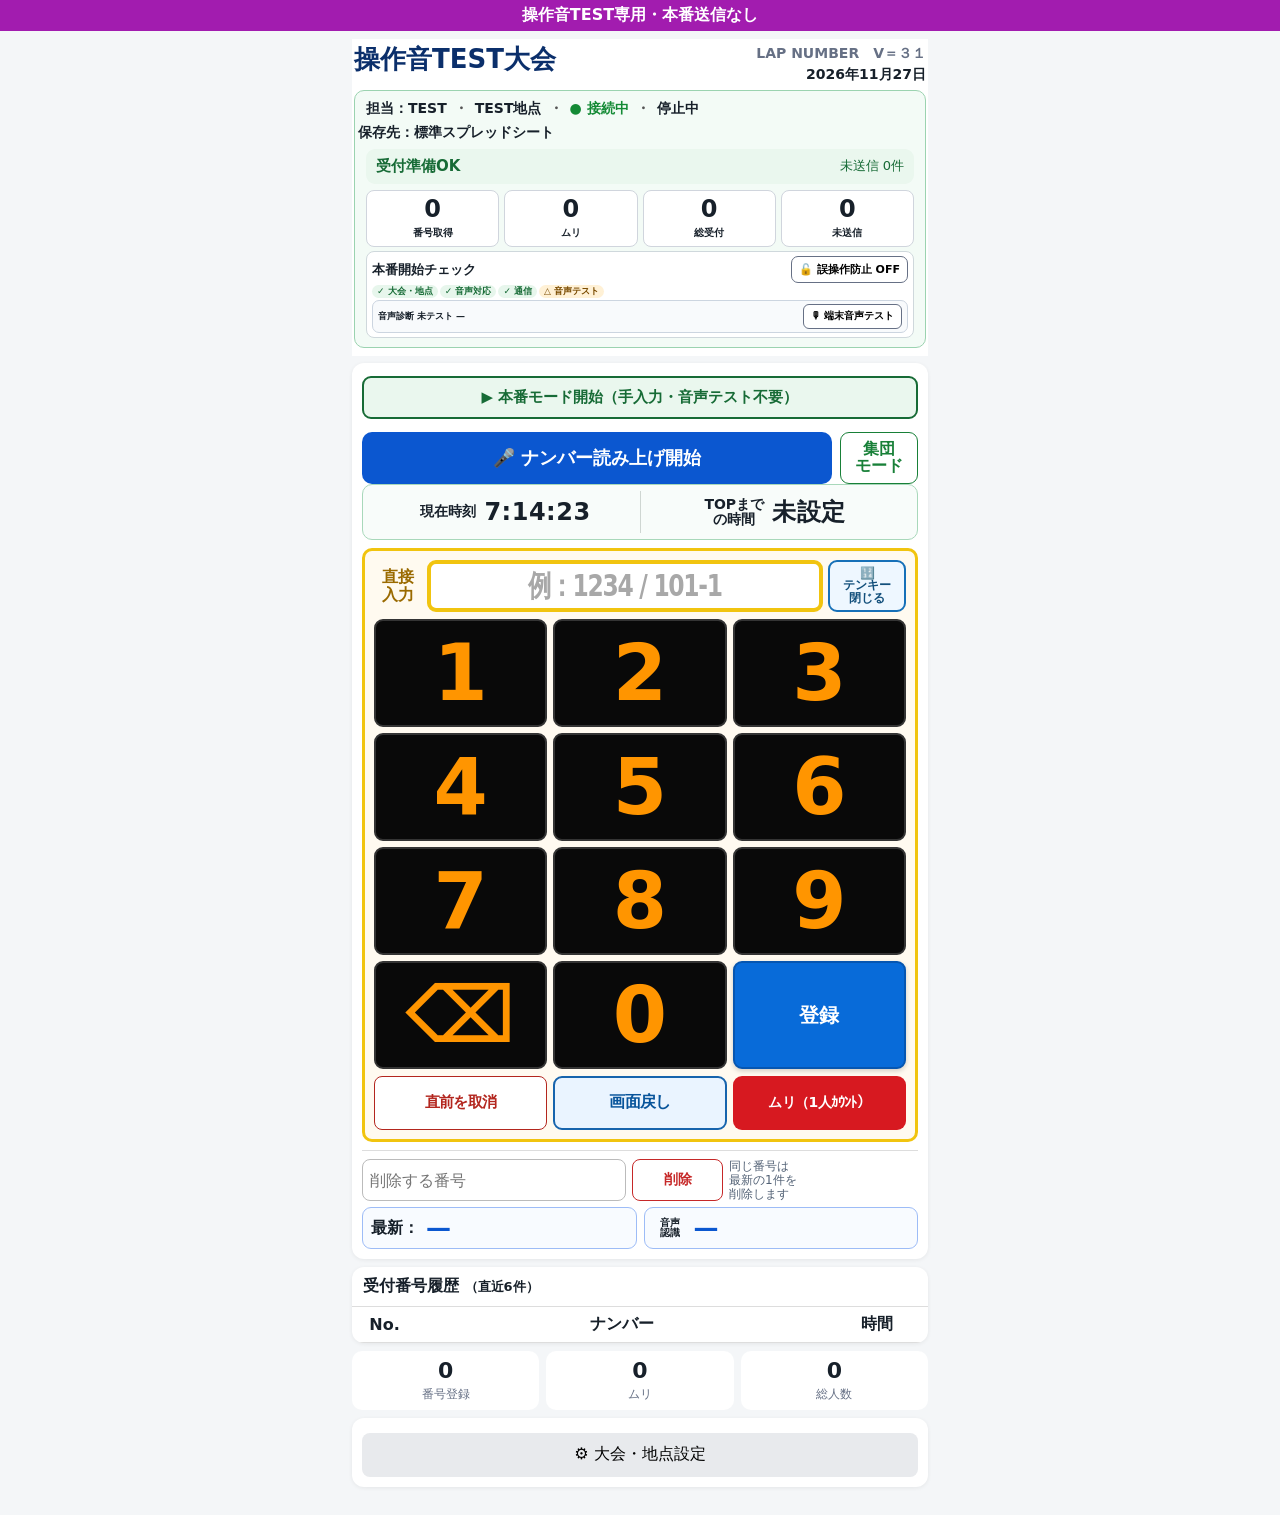
==== lap_number_sound_test_20261127/index.html @ 10a075db "Add isolated keypad sound test with persistent sound toggle" ====
<!doctype html>
<html lang="ja"><head><meta http-equiv="Content-Security-Policy" content="default-src 'none'; script-src 'unsafe-inline'; style-src 'unsafe-inline'; img-src data:; connect-src 'none'; form-action 'none'; base-uri 'none'"><meta charset="utf-8"><meta name="viewport" content="width=device-width,initial-scale=1,viewport-fit=cover"><meta name="theme-color" content="#0b57d0"><style>*{box-sizing:border-box}body{margin:0;font-family:system-ui,-apple-system,"Noto Sans JP",sans-serif;background:#f4f6f8;color:#17202a}button,input,select{font:inherit}.wrap{max-width:600px;margin:auto;padding:8px 12px 20px}.appHeader{background:#fff;color:#17202a;padding:6px 2px 8px;margin-bottom:7px}.titleRow{display:flex;align-items:flex-start;justify-content:space-between;gap:10px}.eventTitle{font-size:26px;font-weight:900;color:#0b2f6b;line-height:1.15;min-width:0}.eventDate{font-size:14px;font-weight:800;white-space:nowrap;padding-top:0;display:flex;flex-direction:column;align-items:flex-end;line-height:1.15}.eventDate::before{content:"V＝２９";font-size:inherit;font-weight:800;margin-bottom:5px;color:#667085}.infoBox{margin-top:8px;padding:9px 11px;border:1px solid #9bd3b0;border-radius:10px;background:#f3fbf6}.infoRow{display:flex;align-items:center;gap:7px;flex-wrap:wrap;font-size:14px;font-weight:700}.dotSep{color:#555}.connected{color:#138a35;font-weight:900}.offline{color:#b3261e;font-weight:900}.status{font-weight:800}.voiceActiveStatus{color:#d71920!important;font-weight:900}.destination{width:calc(100% + 16px);margin-left:-8px;margin-right:-8px;font-size:14px;font-weight:600;overflow-wrap:anywhere;word-break:break-all;margin-top:6px;line-height:1.25}.panel,.history,.settings{background:#fff;border-radius:12px;padding:10px;margin-bottom:8px;box-shadow:0 1px 4px #0001}.mainPanel{padding-top:8px}.timeBar{display:grid;grid-template-columns:1fr 1fr;align-items:stretch;border:1px solid #a8d8ba;border-radius:10px;background:#f8fcfa;padding:6px 8px;margin-bottom:8px;min-height:56px}.timeItem{display:flex;align-items:center;justify-content:center;gap:8px;min-width:0;white-space:nowrap}.timeItemTop{border-left:1px solid #cfd6d2}.timeItem span{font-size:14px;font-weight:800}.timeItem .topTimeLabel{display:inline-block;text-align:center;line-height:1.05;white-space:normal}.timeItem b{font-size:24px;letter-spacing:.5px}.countdownBefore{color:#d71920!important}.timeDivider{display:none}.voice{width:100%;height:52px;border:0;border-radius:10px;background:#0b57d0;color:#fff;font-size:18px;font-weight:800}.voice.on{background:#188038}.voiceHint{margin:4px 0 7px}.hint,.small{font-size:12px;color:#667085;margin:5px 0}.manual{margin-top:6px}.manual label{display:block;font-size:16px;font-weight:800;margin-bottom:5px}.inputModeRow{display:grid;grid-template-columns:minmax(0,1fr) 78px;gap:8px}.manual input{width:100%;height:52px;border:2px solid #c7cdd4;border-radius:9px;padding:7px 10px;font-size:28px;font-weight:400;text-align:center}.manModeBtn{height:52px;border:1.5px solid #e56b2f;border-radius:9px;background:#fff;color:#c64b14;font-weight:900;display:flex;flex-direction:column;align-items:center;justify-content:center;line-height:1.05;font-size:16px}.manModeHint{margin-left:2px}.registerMuriRow{display:grid;grid-template-columns:1fr 1fr;gap:8px;margin-top:7px}.register,.muri{width:100%;height:52px;margin:0;border:0;border-radius:9px;color:#fff;font-weight:900;font-size:18px}.register{background:#0b57d0}.muri{background:#d71920}.deleteBlock{margin-top:8px;padding-top:8px;border-top:1px solid #ddd}.deleteRow{display:grid;grid-template-columns:minmax(0,1fr) auto auto;align-items:center;gap:7px;width:100%}.deleteRow input{min-width:0;width:100%;height:42px;padding:6px 9px;border:1px solid #bbb;border-radius:8px}.deleteRow button{height:42px;padding:8px 13px;border:1px solid #c62828;border-radius:8px;background:#fff;color:#c62828;font-weight:800;white-space:nowrap}.deleteLabel{font-size:13px;font-weight:800;white-space:nowrap}.latestCompact{display:grid;grid-template-columns:1fr 1fr;gap:8px;margin-top:8px}.latestCell{min-height:52px;border:1px solid #9dbcf7;border-radius:9px;background:#f8fbff;padding:8px 10px;font-weight:800;display:flex;align-items:center;gap:7px;overflow:hidden;white-space:nowrap}.latestMain{font-size:19px}.latestMain b{color:#0b57d0;font-size:28px;line-height:1}.latestSub{font-size:11px}.rawSpeech{font-size:14px}.rawSpeech .rawLabel{font-size:12px;flex:0 0 auto;display:flex;flex-direction:column;line-height:1.05;text-align:center;min-width:34px}.rawSpeech b{color:#0b57d0;font-size:28px;line-height:1;overflow:hidden;text-overflow:ellipsis;min-width:0;flex:1}.cancelLast{width:100%;margin-top:7px;padding:9px;border:1px solid #b3261e;border-radius:8px;background:#fff;color:#b3261e;font-weight:700}.history{padding:0;overflow:hidden}.historyTitle{padding:9px 11px;font-size:16px;font-weight:900;border-bottom:1px solid #ddd}.historyTitle span{font-size:13px}.historyHeader,.history .row{display:grid;grid-template-columns:55px 1fr 92px;align-items:center;text-align:center}.historyHeader{font-weight:800;padding:7px 5px;border-bottom:1px solid #ddd}.history .row{padding:6px 5px;border-bottom:1px solid #e6e6e6;font-size:17px;font-weight:700;min-height:40px}.history .row:last-child{border-bottom:0}.numberCell{position:relative;display:flex;align-items:center;justify-content:center;min-width:0}.historyNumber{display:inline-block;text-align:center;font-size:22px;line-height:1.1}.historyTag{position:absolute;left:calc(50% + 42px);font-size:12px;font-weight:900;white-space:nowrap}.duplicateTag,.invalidTag{color:#d32f2f}.relayTag{color:#0b57d0}.stats{display:grid;grid-template-columns:repeat(3,1fr);gap:7px;margin-bottom:8px}.stats div{background:#fff;border-radius:10px;text-align:center;padding:7px}.stats b{display:block;font-size:22px}.stats span{font-size:12px;color:#667085}.settings button{width:100%;height:44px;margin-top:5px;border:0;border-radius:8px;background:#e8eaed}.modal{position:fixed;inset:0;z-index:99999;background:#0007;display:flex;align-items:center;justify-content:center;padding:14px}.modal[hidden]{display:none!important}.dialog{background:#fff;border-radius:14px;padding:18px;width:min(560px,100%);max-height:90vh;overflow:auto}.dialog h2{margin-top:0;display:flex;align-items:center;width:100%}.dialog h2::after{content:"V＝２９";font-size:14px;font-weight:800;color:#667085;white-space:nowrap;margin-left:auto}.dialog label{display:block;font-weight:700;margin:10px 0}.dialog input,.dialog select{width:100%;height:46px;margin-top:5px;padding:5px 8px;border:1px solid #bbb;border-radius:8px}.dialogBtns{display:flex;gap:8px}.dialogBtns button{flex:1;height:48px;border:0;border-radius:8px;background:#0b57d0;color:#fff;font-weight:700}.dialogBtns button+button{background:#777}.testBtn{width:100%;margin-top:8px;padding:11px;border:1px solid #0b57d0;border-radius:10px;background:#fff;color:#0b57d0;font-weight:700}.clearActions{display:grid;grid-template-columns:1fr 1fr;gap:8px;margin-top:14px}.clearBtn{width:100%;padding:12px;border-radius:10px;font-weight:800}.appClearBtn{border:1px solid #6b7280;background:#fff;color:#374151}.sheetClearBtn{border:1px solid #c62828;background:#fff;color:#c62828}.sheetClearBtn:disabled{opacity:.55}.clearActions+.small{margin-top:6px}.eventProfileBox{border:1px solid #aac7f5;background:#f8fbff;border-radius:11px;padding:11px;margin:4px 0 14px}.profileTitle{font-size:17px;font-weight:900;color:#0b2f6b;margin-bottom:5px}.profileYearRow{display:grid;grid-template-columns:110px 1fr;gap:10px;align-items:end}.profileYearRow label{margin:5px 0}.profileHint{font-size:11px;color:#667085;line-height:1.35;padding-bottom:8px}.profileBtns{display:grid;grid-template-columns:1.25fr .8fr .65fr;gap:6px}.profileBtns button,.profileShareBtns button,.profileCopyRow button{min-height:42px;border:1px solid #0b57d0;border-radius:8px;background:#fff;color:#0b57d0;font-weight:800;padding:7px}.profileBtns button:first-child{background:#0b57d0;color:#fff}.profileBtns button:last-child{border-color:#b3261e;color:#b3261e}.profileCopyRow{display:grid;grid-template-columns:120px 1fr;gap:8px;align-items:end;margin-top:10px;padding-top:10px;border-top:1px solid #d7e3f7}.profileCopyRow label{margin:0}.profileShareBtns{display:grid;grid-template-columns:1fr 1fr;gap:7px;margin-top:9px}.qrShareBox{margin-top:9px;padding:10px;background:#fff;border:1px solid #d7e3f7;border-radius:9px;text-align:center}.qrShareBox[hidden]{display:none!important}#qrCode{display:flex;justify-content:center;margin-bottom:7px}#qrCode img,#qrCode canvas{max-width:220px;width:100%;height:auto!important}
@media(max-width:430px){.wrap{padding:6px 8px 16px}.eventTitle{font-size:23px}.eventDate{font-size:12px}.infoRow,.destination{font-size:12px}.destination{width:calc(100% + 18px);margin-left:-9px;margin-right:-9px}.timeBar{min-height:50px;padding:4px 5px}.timeItem{gap:6px}.timeItem span{font-size:12px}.timeItem b{font-size:22px}.voice{height:48px}.manual input{font-size:25px;font-weight:400}.deleteRow{grid-template-columns:minmax(0,1fr) auto auto;gap:5px}.deleteRow button{padding:7px 10px}.deleteLabel{font-size:11px}.latestCell{padding:7px 8px}.latestMain{font-size:17px}.latestMain b{font-size:25px}.rawSpeech .rawLabel{font-size:10px;min-width:30px}.rawSpeech b{font-size:25px}.history .row{font-size:16px;min-height:38px}.historyNumber{font-size:21px}.historyTag{left:calc(50% + 38px);font-size:11px}.clearActions{gap:6px}.clearBtn{font-size:14px;padding:11px 6px}.profileYearRow{grid-template-columns:90px 1fr}.profileBtns{grid-template-columns:1.15fr .75fr .6fr}.profileBtns button,.profileShareBtns button,.profileCopyRow button{font-size:12px;padding:6px 4px}.profileCopyRow{grid-template-columns:105px 1fr}.dialog h2::after{font-size:12px}}
/* V31 gold direct-input frame */
.manual{border-color:#f1c40f!important;background:#fffaf0!important}.manual label{color:#9a6a00!important}.manual #numberInput{border:4px solid #f1c40f!important;box-shadow:none!important}.manual #numberInput:focus{border-color:#f1c40f!important;outline:2px solid rgba(241,196,15,.25)!important;outline-offset:1px;box-shadow:none!important}

/* V31 compact green group-mode button + maximum manual number size */
.v31VoicePackGrid{grid-template-columns:minmax(0,1fr) 78px!important;gap:8px!important}
.v31VoicePackGrid .v31PackBtn{width:78px!important;height:52px!important;min-height:52px!important;padding:4px!important;border:1.5px solid #188038!important;border-radius:9px!important;background:#fff!important;color:#188038!important;font-size:16px!important;line-height:1.05!important;font-weight:900!important;display:flex!important;flex-direction:column!important;align-items:center!important;justify-content:center!important}
.v31VoicePackGrid .v31PackBtn.on{background:#188038!important;color:#fff!important;border-color:#188038!important}
.manual #numberInput{font-size:clamp(38px,11vw,44px)!important;line-height:44px!important;height:52px!important;min-height:52px!important;padding:0 4px!important;box-sizing:border-box!important}
.manual #numberInput::placeholder{font-size:24px!important;line-height:44px!important;font-weight:800!important;color:#9b9b9b!important;opacity:1!important}

/* V31 same-row cancel + number delete */
.deleteActionRow{display:grid;grid-template-columns:minmax(105px,1.05fr) minmax(0,1fr) 56px;align-items:center;gap:5px;width:100%}
.deleteActionRow .cancelLast{width:100%;height:42px;margin:0!important;padding:5px 4px!important;border:1px solid #b3261e;border-radius:8px;background:#fff;color:#b3261e;font-size:13px;font-weight:900;white-space:nowrap}
.deleteActionRow input{min-width:0;width:100%;height:42px;padding:5px 7px;border:1px solid #bbb;border-radius:8px;font-size:16px}
.deleteActionRow #deleteNumberBtn{width:56px;height:42px;padding:5px 4px;border:1px solid #c62828;border-radius:8px;background:#fff;color:#c62828;font-size:14px;font-weight:900;white-space:nowrap}
.deleteHint{font-size:10px!important;line-height:1.25!important;margin:4px 0 0!important}

/* V31 guaranteed vertical centering for the direct-input example text */
.numberInputWrap{position:relative;min-width:0;height:52px}
.numberInputWrap #numberInput{width:100%!important;height:52px!important;min-height:52px!important;padding:0 4px!important;line-height:1!important;text-align:center!important;box-sizing:border-box!important}
.numberInputPlaceholder{position:absolute;inset:0;display:flex;align-items:center;justify-content:center;pointer-events:none;font-size:24px;font-weight:700;color:#a8a8a8;line-height:1;white-space:nowrap}
.numberInputWrap #numberInput:not(:placeholder-shown)+.numberInputPlaceholder{display:none}
.numberInputWrap #numberInput::placeholder{color:transparent!important;opacity:0!important}
</style><title>LAP NUMBER V31 SOUND TEST</title><style>body::before{content:'操作音TEST専用・本番送信なし';display:block;background:#a21caf;color:white;text-align:center;font-weight:bold;padding:5px}</style><style>
.v31PackRow{display:flex;gap:8px;align-items:center;margin-top:8px}.v31PackBtn{min-height:42px;border:2px solid #8a5a00;border-radius:9px;background:#fff;color:#8a5a00;font-weight:900;padding:7px 12px}.v31PackBtn.on{background:#8a5a00;color:#fff}.v31PackRow .hint{margin:0;font-weight:700}.v31PackCountRow{display:flex;gap:5px;align-items:center;flex-wrap:wrap;margin-top:6px}.v31PackCountRow[hidden]{display:none}.v31PackCountRow span,.v31PackCountRow b{font-size:12px}.v31PackCountRow button{min-width:40px;min-height:36px;border:1px solid #8a5a00;border-radius:8px;background:#fff;font-weight:900}.v31PackCountRow button.on{background:#8a5a00;color:#fff}.v31Diag{margin-top:9px;padding:9px;border:1px solid #ccd5e0;border-radius:9px;background:#f8fafc}.v31Diag>div:first-child{display:flex;gap:8px;align-items:center;flex-wrap:wrap}.v31Diag span{font-size:12px;font-weight:800}.v31Diag button{margin-top:7px;min-height:40px;width:100%;font-weight:900;border-radius:8px;border:1px solid #667085;background:#fff}.v31Diag .hint{margin-top:5px}.v31FieldAlert{margin-top:7px;padding:8px 10px;border-radius:9px;display:flex;justify-content:space-between;gap:8px;align-items:center;font-size:13px}.v31FieldAlert b{font-size:15px}.v31FieldAlert.ok{background:#eaf7ee;color:#176b36}.v31FieldAlert.warn{background:#fff4d6;color:#7a4b00}.v31FieldAlert.danger{background:#ffe5e5;color:#a40000}.v31FieldAlert.offline{background:#eceff3;color:#344054}.v31LiveCounters{display:grid;grid-template-columns:repeat(4,1fr);gap:5px;margin-top:6px}.v31LiveCounters div{text-align:center;padding:6px 2px;border:1px solid #d0d5dd;border-radius:8px;background:#fff}.v31LiveCounters b{display:block;font-size:24px;line-height:1}.v31LiveCounters span{font-size:10px;font-weight:800}.v31LiveCounters .queueWarn{background:#fff1d6;color:#7a4b00}.v31FieldLockBtn{margin-top:6px;width:100%;min-height:40px;border-radius:9px;border:1px solid #667085;background:#fff;font-weight:900}.v31FieldLockBtn.on{background:#263238;color:#fff;border-color:#263238}.v31StartFlow{margin-top:8px;padding:9px;border:1px solid #cfd8dc;border-radius:9px;background:#fff}.v31StartSteps{display:flex;gap:5px;flex-wrap:wrap;margin:6px 0}.v31StartSteps span{padding:4px 7px;border-radius:12px;background:#eceff1;font-size:11px;font-weight:800}.v31StartSteps span.ok{background:#e7f6ec;color:#176b36}.v31StartSteps span.ng{background:#fff1d6;color:#7a4b00}.v31StartBtn{width:100%;min-height:44px;border:0;border-radius:9px;background:#176b36;color:#fff;font-size:15px;font-weight:900}.v31StartBtn:disabled{background:#9aa4ad}.v31QuickUndoBtn{width:100%;min-height:54px;margin-top:7px;border:2px solid #b42318;border-radius:9px;background:#fff;color:#b42318;font-size:17px;font-weight:900}.v31UndoInfo{text-align:center;font-size:12px;font-weight:800;margin-top:3px}.v31GapFill{margin-top:7px;padding:8px;border:2px solid #b54708;border-radius:9px;background:#fff4e5}.v31GapFill b{display:block;text-align:center;margin-bottom:6px}.v31GapFill button{width:100%;min-height:46px;margin-top:4px;border-radius:8px;font-weight:900}.v31GapFillBtn{}.v31GapFill button:first-of-type{background:#b54708;color:#fff;border:0}.v31GapFill button:last-of-type{background:#fff;border:1px solid #667085}.v31ExitRaceBtn{width:100%;min-height:38px;margin-top:6px;border:1px solid #667085;border-radius:9px;background:#fff;font-weight:800}body.v31-race-live .v31StartFlow{padding:6px;background:#eef8f1}body.v31-race-live .v31Diag,body.v31-race-live .v31PackRow,body.v31-race-live #v31FieldLockBtn{display:none!important}body.v31-race-live details,body.v31-race-live .settings,body.v31-race-live .setup{display:none!important}body.v31-race-live #v31ExitRaceBtn{display:block!important}body.v31-race-live #v31QuickUndoBtn,body.v31-race-live #v31UndoInfo{display:none!important}body.v31-race-live #v31GapFill:not([hidden]){display:block!important}body.v31-race-live #v31StartSteps{display:none}body.v31-race-live .v31StartFlowTitle{display:none}body.v31-race-live .voice{min-height:64px;font-size:20px}body.v31-race-live #muriBtn{min-height:60px;font-size:18px}body.v31-race-live .history{font-size:17px}.v31LockedControl{opacity:.42!important;pointer-events:none!important;filter:grayscale(.5)}.v31LockNote{font-size:12px;font-weight:800;margin-top:4px}
.v31Flash{position:fixed;inset:0;z-index:9999;display:none;align-items:center;justify-content:center;flex-direction:column;background:rgba(255,255,255,.94);pointer-events:none}.v31Flash.show{display:flex}.v31FlashNo{font-size:min(34vw,180px);line-height:.95;font-weight:900;letter-spacing:-.04em}.v31FlashMeta{margin-top:14px;font-size:20px;font-weight:900}.v31Flash.warn{background:rgba(255,241,214,.97)}.v31Flash.warn .v31FlashMeta{color:#8a4b00}.v31Flash.muri{background:rgba(255,229,229,.97)}.v31Flash.muri .v31FlashNo{color:#a40000}.v31FlashNo,.v31FlashMeta{flex-shrink:0}.v31FlashNo{min-height:1em;display:flex;align-items:center;justify-content:center;text-align:center}.v31Flash.muri .v31FlashNo{letter-spacing:-.04em}.v31Flash{position:fixed!important;top:0!important;left:0!important;width:100vw!important;height:100vh!important;height:100dvh!important;right:auto!important;bottom:auto!important;transform:none!important;box-sizing:border-box;align-items:center!important;justify-content:center!important}
/* V31 UI compact layout */
.v31VoicePackGrid{display:grid;grid-template-columns:minmax(0,1fr) 78px;gap:8px;align-items:stretch;margin-top:8px}
.v31VoicePackGrid .voice{width:100%;margin:0;min-width:0}
.v31VoicePackGrid .v31PackBtn{width:78px;height:52px;min-height:52px;margin:0;padding:4px;border:1.5px solid #188038;border-radius:9px;background:#fff;color:#188038;font-size:16px;line-height:1.05;font-weight:900;display:flex;flex-direction:column;align-items:center;justify-content:center}.v31VoicePackGrid .v31PackBtn.on{background:#188038;color:#fff;border-color:#188038}
.v31PackRow{display:contents}.v31PackRow .hint{display:none}
.v31Diag{padding:5px 7px;margin-top:6px;display:flex;align-items:center;gap:8px}.v31Diag>div:first-child{font-size:11px;display:flex;align-items:center;gap:6px;flex-wrap:nowrap;white-space:nowrap}.v31Diag button{margin-top:0;min-height:30px;width:auto;padding:3px 10px;font-size:12px;flex:0 0 auto;white-space:nowrap}.v31Diag .hint{display:none}
.manual{margin-top:8px!important;padding:9px!important;border:3px solid #f1c40f!important;border-radius:10px!important;background:#fffaf0!important}.manual>label{display:block;font-size:18px!important;font-weight:900!important;color:#9a6a00!important;margin-bottom:5px}.manual #numberInput{border:4px solid #f1c40f!important;background:#fff!important;font-size:clamp(38px,11vw,44px)!important;line-height:44px!important;font-weight:900!important;height:52px!important;min-height:52px!important;padding:0 4px!important;box-sizing:border-box!important;box-shadow:none!important}.manual #numberInput::placeholder{font-size:24px!important;line-height:44px!important;font-weight:800!important;color:#9b9b9b!important;opacity:1!important}.manual #numberInput:focus{border-color:#f1c40f!important;outline:2px solid rgba(241,196,15,.25)!important;outline-offset:1px;box-shadow:none!important}.manual #registerBtn{min-height:54px!important;font-size:20px!important;font-weight:900!important;box-shadow:0 2px 5px rgba(0,0,0,.18)}
body.v31-race-live .v31VoicePackGrid .v31PackRow{display:contents!important}
body.v31-race-live .v31VoicePackGrid .v31PackBtn{display:block!important}

/* V31 ultra-compact pre-race controls */
.v31StartFlow{margin-top:4px!important;padding:4px 5px!important;border-radius:8px!important}
.v31StartFlowTitle{display:flex;align-items:center;justify-content:space-between;gap:5px;margin:0 0 2px!important}
.v31StartFlowTitle>b{font-size:13px!important;line-height:1!important;white-space:nowrap}
.v31StartFlowTitle .v31FieldLockBtn{width:auto!important;min-height:27px!important;height:27px!important;margin:0!important;padding:2px 7px!important;border-radius:7px!important;font-size:11px!important;line-height:1!important;white-space:nowrap;flex:0 0 auto}
.v31StartSteps{display:flex!important;gap:2px!important;margin:2px 0!important;flex-wrap:wrap!important}
.v31StartSteps span{padding:2px 5px!important;border-radius:9px!important;font-size:9px!important;line-height:1!important;white-space:nowrap}
.v31StartFlow .v31Diag{margin-top:2px!important;padding:3px 5px!important;gap:5px!important;min-height:29px!important;border-radius:7px!important}
.v31StartFlow .v31Diag>div:first-child{gap:3px!important;font-size:9px!important;flex:1 1 auto;min-width:0;white-space:nowrap}
.v31StartFlow .v31Diag b,.v31StartFlow .v31Diag span{font-size:9px!important;line-height:1!important}
.v31StartFlow .v31Diag button{min-height:25px!important;height:25px!important;padding:1px 7px!important;font-size:10px!important;line-height:1!important;border-radius:6px!important}
.v31StartFlow #v31MicTestResult{display:none!important}

/* V31 same-row cancel + number delete */
.deleteActionRow{display:grid;grid-template-columns:minmax(105px,1.05fr) minmax(0,1fr) 56px;align-items:center;gap:5px;width:100%}
.deleteActionRow .cancelLast{width:100%;height:42px;margin:0!important;padding:5px 4px!important;border:1px solid #b3261e;border-radius:8px;background:#fff;color:#b3261e;font-size:13px;font-weight:900;white-space:nowrap}
.deleteActionRow input{min-width:0;width:100%;height:42px;padding:5px 7px;border:1px solid #bbb;border-radius:8px;font-size:16px}
.deleteActionRow #deleteNumberBtn{width:56px;height:42px;padding:5px 4px;border:1px solid #c62828;border-radius:8px;background:#fff;color:#c62828;font-size:14px;font-weight:900;white-space:nowrap}
.deleteHint{font-size:10px!important;line-height:1.25!important;margin:4px 0 0!important}

/* V31 guaranteed vertical centering for the direct-input example text */
.numberInputWrap{position:relative;min-width:0;height:52px}
.numberInputWrap #numberInput{width:100%!important;height:52px!important;min-height:52px!important;padding:0 4px!important;line-height:1!important;text-align:center!important;box-sizing:border-box!important}
.numberInputPlaceholder{position:absolute;inset:0;display:flex;align-items:center;justify-content:center;pointer-events:none;font-size:24px;font-weight:700;color:#a8a8a8;line-height:1;white-space:nowrap}
.numberInputWrap #numberInput:not(:placeholder-shown)+.numberInputPlaceholder{display:none}
.numberInputWrap #numberInput::placeholder{color:transparent!important;opacity:0!important}
.v31KeypadToggle{width:78px;min-width:78px;min-height:52px;margin:0;padding:2px;border:2px solid #1670b8;border-radius:9px;background:#eef7ff;color:#124f7b;font-weight:900;font-size:12px;display:flex;flex-direction:column;align-items:center;justify-content:center;line-height:1.05}.v31KeypadToggle span{display:block}.v31Keypad[hidden]{display:none!important}.v31Keypad{margin:7px 0}.v31KeypadGrid{display:grid;grid-template-columns:repeat(3,minmax(0,1fr));gap:6px}.v31KeypadGrid button{height:clamp(78px,19vw,108px);min-height:78px;border:2px solid #343434;border-radius:9px;background:#090909;color:#ff9500;font-size:clamp(52px,14vw,78px);font-weight:900;line-height:1;touch-action:manipulation}.v31KeypadGrid button:active{background:#353535}.v31KeypadGrid .v31KeypadBack{color:#ff9500}.v31KeypadGrid .v31KeypadRegister{background:#086bd9!important;color:#fff!important;border-color:#0656b1!important;font-size:clamp(22px,6vw,30px)!important}.v31KeypadHyphen{width:100%;min-height:38px;margin-top:5px;background:#171717;color:#ffe500;border:1px solid #555;border-radius:8px;font-size:20px;font-weight:900}.v31KeypadClear{min-height:54px!important;background:#fff4f4!important;color:#a02b2b!important;border:2px solid #a94442!important;font-size:18px!important;font-weight:900}.v31StandardRegister{width:100%;min-height:52px;margin-top:6px}.manual:has(.v31Keypad:not([hidden])) .v31StandardRegister{display:none!important}.manual:has(.v31Keypad:not([hidden])) .registerMuriRow{display:grid!important;grid-template-columns:1fr 1fr;gap:7px}.manual:has(.v31Keypad:not([hidden])) .registerMuriRow>*{width:100%!important}.v31KeypadCancel{min-height:54px!important;font-size:16px!important;font-weight:900!important}.manual .registerMuriRow{display:grid!important;grid-template-columns:1fr 1fr;gap:7px}.manual .registerMuriRow>*{width:100%!important}.v31ManualStartBtn{width:100%;min-height:43px;margin:5px 0;border:2px solid #176b36;border-radius:9px;background:#eaf7ee;color:#176b36;font-size:15px;font-weight:900}body.v31-race-live #v31ManualStartBtn{display:none!important}.deleteBlock .deleteActionRow{display:grid!important;grid-template-columns:minmax(0,1.4fr) minmax(52px,.48fr) minmax(92px,1fr)!important;align-items:center!important;gap:6px!important}.deleteBlock .deleteHint{font-size:clamp(10px,2.5vw,12px)!important;line-height:1.2!important;margin:0!important;color:#526175!important;white-space:nowrap!important}.deleteBlock #deleteNumberInput{min-width:0!important}.deleteBlock #deleteNumberBtn{min-width:0!important;width:100%!important}.v31KeypadGrid button{user-select:none;-webkit-user-select:none}body.v31-race-live .mainPanel .timeBar{position:sticky;top:0;z-index:20;background:#fff;border-radius:8px;box-shadow:0 2px 7px rgba(0,0,0,.12)}.manual .inputModeRow{display:grid!important;grid-template-columns:48px minmax(0,1fr) 78px!important;align-items:center!important;gap:5px!important}.manual .v31InlineInputLabel{display:flex!important;align-items:center!important;justify-content:center!important;text-align:center!important;margin:0!important;padding:0!important;color:#9a6a00!important;font-size:16px!important;font-weight:900!important;line-height:1.1!important;white-space:normal!important}.manual .numberInputWrap{width:100%!important;min-width:0!important}.manual .numberInputPlaceholder{font-size:clamp(21px,6.5vw,30px)!important;font-weight:900!important;letter-spacing:-.055em!important;transform:scaleX(.78);transform-origin:center center;white-space:nowrap!important;overflow:visible!important}.manual .v31KeypadToggle{width:78px!important;min-width:0!important}.mainPanel .latestCompact{margin-top:5px!important;gap:7px!important}.mainPanel .latestCell{height:42px!important;min-height:42px!important;max-height:42px!important;padding:3px 8px!important;line-height:1!important}.mainPanel .latestMain{font-size:16px!important}.mainPanel .latestMain b,.mainPanel .rawSpeech b{font-size:25px!important;line-height:1!important}.mainPanel .rawSpeech .rawLabel{font-size:10px!important;line-height:1!important}.manual .registerMuriRow,.manual:has(.v31Keypad:not([hidden])) .registerMuriRow{display:grid!important;grid-template-columns:repeat(3,minmax(0,1fr))!important;gap:6px!important;align-items:stretch!important}.manual .registerMuriRow>button{width:100%!important;min-width:0!important;min-height:54px!important;height:54px!important;margin:0!important;padding:3px!important;box-sizing:border-box!important;font-size:clamp(11px,2.8vw,15px)!important;line-height:1.12!important}.manual .registerMuriRow .v31ReturnViewBtn{border:2px solid #1764ad!important;border-radius:9px!important;background:#eaf4ff!important;color:#07549b!important;font-weight:900!important;display:flex!important;flex-direction:column!important;align-items:center!important;justify-content:center!important;font-size:18px!important}.manual .registerMuriRow .v31ReturnViewBtn span{font-size:clamp(11px,2.8vw,14px)!important}.manual .registerMuriRow>button{font-size:clamp(17px,4.4vw,23px)!important;font-weight:900!important;letter-spacing:-.06em!important;padding:2px!important;line-height:1.05!important;overflow:hidden!important}.manual .registerMuriRow .v31ReturnViewBtn{font-size:clamp(19px,5vw,25px)!important;white-space:nowrap!important}.manual .registerMuriRow #cancelLastBtn{white-space:nowrap!important}.manual .registerMuriRow #muriBtn{font-size:clamp(15px,3.9vw,21px)!important;white-space:nowrap!important}.v31SectionTitle{font-size:16px;font-weight:900;color:#174f86;margin:12px 0 7px}.v31ShareBox{margin:12px 0;padding:10px;border:1px solid #8bb8df;border-radius:10px;background:#f5faff}.v31Advanced{margin:12px 0;border:1px solid #cbd5e1;border-radius:10px}.v31Advanced summary{padding:12px;font-size:14px;font-weight:800;cursor:pointer}.v31AdvancedInner{padding:8px 10px 12px}.v31AdvancedInner .eventProfileBox{margin-bottom:10px}.v31ShareBox .profileShareBtns{margin:8px 0}.v31ShareBox .profileShareBtns{display:flex;gap:8px;flex-wrap:wrap}.v31ShareBox .profileShareBtns button{min-height:48px;flex:1;min-width:120px;cursor:pointer;pointer-events:auto;position:relative;z-index:1}.v31ShareBox #profileStatus{display:block;margin:8px 0;min-height:20px}/* Legacy Android WebView: avoid :has() selector dependency for three-action layout */.manual .registerMuriRow{display:grid!important;grid-template-columns:repeat(3,minmax(0,1fr))!important;gap:5px!important}.manual .registerMuriRow>button{min-width:0!important;width:100%!important;box-sizing:border-box!important;padding:2px!important;font-size:clamp(11px,3vw,15px)!important;letter-spacing:-.04em!important;white-space:normal!important;overflow-wrap:anywhere!important}.manual .registerMuriRow #v31ReturnViewBtn{font-size:clamp(12px,3.1vw,16px)!important;white-space:normal!important}.manual .registerMuriRow #muriBtn{font-size:clamp(10px,2.8vw,14px)!important;white-space:normal!important}/* Legacy Android: only one register button is needed when the keypad is visible. */.manual .v31StandardRegister{display:none!important}.manual .registerMuriRow{display:grid!important;grid-template-columns:repeat(3,minmax(0,1fr))!important;gap:5px!important}.manual .registerMuriRow>button{min-width:0!important;pointer-events:auto!important;touch-action:manipulation;position:relative;z-index:2}</style></head>
<body><div id="v31Flash" class="v31Flash" aria-live="assertive"><div id="v31FlashNo" class="v31FlashNo"></div><div id="v31FlashMeta" class="v31FlashMeta"></div></div><main class="wrap">
<header class="appHeader"><div class="titleRow"><div id="event" class="eventTitle">大会名未設定</div><div id="eventDate" class="eventDate"></div></div><div class="infoBox"><div class="infoRow"><span id="staff">担当：未設定</span><span class="dotSep">・</span><span id="point">地点未設定</span><span class="dotSep">・</span><span id="connectionState" class="connected">● 接続中</span><span class="dotSep">・</span><span id="status" class="status">停止中</span></div><div id="destination" class="destination">保存先：標準スプレッドシート</div>
<div id="v31FieldAlert" class="v31FieldAlert ok"><b id="v31FieldAlertMain">受付準備</b><span id="v31FieldAlertSub">状態確認中</span></div>
<div id="v31LiveCounters" class="v31LiveCounters"><div><b id="v31CountBib">0</b><span>番号取得</span></div><div><b id="v31CountMuri">0</b><span>ムリ</span></div><div><b id="v31CountTotal">0</b><span>総受付</span></div><div><b id="v31CountQueue">0</b><span>未送信</span></div></div>
<div class="v31StartFlow"><div class="v31StartFlowTitle"><b>本番開始チェック</b><button id="v31FieldLockBtn" type="button" class="v31FieldLockBtn">🔓 誤操作防止 OFF</button></div><div id="v31StartSteps" class="v31StartSteps"></div><div class="v31Diag"><div><b>音声診断</b><span id="v31MicState">未テスト</span><span id="v31Quality">—</span></div><button id="v31MicTestBtn" type="button">🎙 端末音声テスト</button><div id="v31MicTestResult" class="hint">本番前に「1234」などを読み上げて認識状態を確認します。</div></div><button id="v31QuickUndoBtn" type="button" class="v31QuickUndoBtn" hidden>↩ 直前1件を取消</button><div id="v31UndoInfo" class="v31UndoInfo" hidden>取消対象：なし</div><div id="v31GapFill" class="v31GapFill" hidden><b id="v31GapFillText">人数抜け：0人</b><button id="v31GapFillBtn" type="button">不足人数をムリで補完</button><button id="v31GapDismissBtn" type="button">補完しない</button></div><button id="v31ExitRaceBtn" type="button" class="v31ExitRaceBtn" hidden>本番モード終了</button></div></div></header>
<section class="panel mainPanel"><button id="v31ManualStartBtn" type="button" class="v31ManualStartBtn">▶ 本番モード開始（手入力・音声テスト不要）</button><div class="v31VoicePackGrid"><button id="voiceBtn" class="voice" type="button">🎤 ナンバー読み上げ開始</button><div class="v31PackRow"><button id="packModeBtn" type="button" class="v31PackBtn" aria-label="集団モード OFF"><span>集団</span><span>モード</span></button><span id="packModeHint" class="hint">通常受付</span></div></div>
<div class="timeBar"><div class="timeItem"><span>現在時刻</span><b id="currentTime">--:--:--</b></div><div class="timeItem timeItemTop"><span class="topTimeLabel">TOPまで<br>の時間</span><b id="countdown">未設定</b></div></div>

<div id="v31PackCountRow" class="v31PackCountRow" hidden><span>見えた人数</span><button type="button" data-pack-count="2">2</button><button type="button" data-pack-count="3">3</button><button type="button" data-pack-count="4">4</button><button type="button" data-pack-count="5">5+</button><b id="v31PackExpected">未指定</b></div>
<div class="manual"><div class="inputModeRow"><label for="numberInput" class="v31InlineInputLabel">直接<br>入力</label><div class="numberInputWrap"><input id="numberInput" inputmode="numeric" autocomplete="off" placeholder=" "><span class="numberInputPlaceholder">例：1234 / 101-1</span></div><button id="v31KeypadToggle" type="button" aria-expanded="false" aria-controls="v31Keypad" class="v31KeypadToggle">🔢<span>テンキー</span><span>開く</span></button></div><div id="v31Keypad" class="v31Keypad" hidden><div class="v31KeypadGrid"><button type="button" data-v31-key="1">1</button><button type="button" data-v31-key="2">2</button><button type="button" data-v31-key="3">3</button><button type="button" data-v31-key="4">4</button><button type="button" data-v31-key="5">5</button><button type="button" data-v31-key="6">6</button><button type="button" data-v31-key="7">7</button><button type="button" data-v31-key="8">8</button><button type="button" data-v31-key="9">9</button><button type="button" data-v31-key="back" class="v31KeypadBack">⌫</button><button type="button" data-v31-key="0">0</button><button id="registerBtn" type="button" class="register v31KeypadRegister">登録</button></div></div><div class="registerMuriRow"><button id="cancelLastBtn" type="button" class="cancelLast v31KeypadCancel">直前を取消</button><button id="v31ReturnViewBtn" type="button" class="v31ReturnViewBtn">画面戻し</button><button id="muriBtn" class="muri" type="button">ムリ（1人ｶｳﾝﾄ）</button></div></div>
<div class="deleteBlock"><div class="deleteActionRow"><input id="deleteNumberInput" inputmode="numeric" autocomplete="off" placeholder="削除する番号"><button id="deleteNumberBtn" type="button">削除</button><div class="hint deleteHint">同じ番号は<br>最新の1件を<br>削除します</div></div></div>
<div class="latestCompact"><div class="latestCell latestMain"><span>最新：</span><b id="latest">—</b><span id="latestSub"></span></div><div class="latestCell rawSpeech"><span class="rawLabel"><span>音声</span><span>認識</span></span><b id="rawSpeechValue">—</b></div></div></section>
<section class="history"><div class="historyTitle">受付番号履歴 <span>（直近6件）</span></div><div class="historyHeader"><span>No.</span><span>ナンバー</span><span>時間</span></div><div id="history"></div></section>
<section class="stats"><div><b id="okCount">0</b><span>番号登録</span></div><div><b id="muriCount">0</b><span>ムリ</span></div><div><b id="totalCount">0</b><span>総人数</span></div></section>
<section class="settings"><button id="settingsBtn" type="button">⚙ 大会・地点設定</button><button id="installBtn" type="button" hidden>📱 ホーム画面に追加</button></section>
<div id="modeBadge" hidden>マラソン</div>
<div id="settingsPanel" class="modal" hidden><div class="dialog"><h2>大会・地点設定</h2>
<div class="v31SectionTitle">① 大会・担当者の設定</div><p class="small">大会名・開催日・方式・地点・担当者を入力します。新規大会は下の「新規大会＋記録シートを作成」を実行してください。</p><label>大会名<input id="sEvent"></label><label>開催日<input id="sDate" type="date"></label><label>ゼッケン番号帯<select id="sBibRange"><option value="NORMAL">通常番号（1～9,999）</option><option value="MAN">万台番号（10,000～99,999）</option><option value="MIXED" selected>混在番号（1～99,999）</option></select></label><label>方式<select id="sMode"><option value="MARATHON">マラソン</option><option value="EKIDEN">駅伝（ハイフンあり）</option><option value="EKIDEN_LAP">周回型駅伝（ハイフンなし）</option><option value="RELAY">リレーマラソン</option></select></label><label>地点名<input id="sPoint" placeholder="フィニッシュ / 第1中継所 / 5km など"></label><label>担当者名<input id="sStaff"></label><label>TOP予想時刻<input id="sTop" placeholder="09:30:00"></label><label id="relayGapWrap" hidden>周回差（再読み取り無効時間・1～60分）<input id="sRelayGap" type="number" min="1" max="60" step="1" value="1"></label><label id="sheetIdWrap" hidden>保存先スプレッドシートID<input id="sSheetId" autocomplete="off"></label><div id="connectionStatus" class="hint"></div><section class="v31ShareBox"><div class="v31SectionTitle">③ スタッフへ設定を配布</div><p class="small">大会名・開催日・地点・送信先をまとめて共有。受け取ったスタッフは担当者名だけ入力します。</p><div class="profileShareBtns"><button type="button" id="makeProfileQr">QRコード作成</button><button type="button" id="copyProfileUrl">共有URLをコピー</button></div><div id="profileStatus" class="hint" role="status" aria-live="polite"></div><div id="qrShareBox" class="qrShareBox" hidden><div id="qrCode"></div><div class="profileHint">大会・地点・送信先を共有します。担当者名は各スタッフが入力してください。URLは関係者のみに配布してください。</div><button type="button" id="closeProfileQr">QRコードを閉じる</button></div></section><details class="v31Advanced"><summary>管理者向け詳細設定・過去大会の呼び出し</summary><div class="v31AdvancedInner"><p class="small">通常の新規大会作成では操作不要です。設定変更や過去大会の再利用時だけ開いてください。</p><div class="eventProfileBox"><div class="profileTitle">共有大会マスタ</div><label>共有マスタ スプレッドシートID<input id="sharedMasterId" autocomplete="off" placeholder="共有大会マスタ用スプレッドシートのID"></label><div class="profileYearRow"><label>年<input id="sharedYear" type="number" min="2000" max="2100" step="1" placeholder="2026"></label><div class="profileHint">同じ共有マスタIDをPC・スマホに設定すると、同じ大会一覧を呼び出せます。</div></div><label>共有大会<select id="sharedProfileSelect"><option value="">共有大会を選択</option></select></label><div class="profileBtns"><button type="button" id="refreshSharedMaster">一覧更新</button><button type="button" id="saveSharedMaster">共有へ登録</button><button type="button" id="loadSharedMaster">呼び出し</button></div><button type="button" id="deleteSharedMaster" class="testBtn">共有マスタから削除</button><div id="sharedMasterStatus" class="hint"></div></div>
<div class="eventProfileBox"><div class="profileTitle">大会設定管理</div><label>保存済み大会<select id="eventProfileSelect"><option value="">保存済み大会を選択</option></select></label><div class="profileYearRow"><label>年<input id="profileYear" type="number" min="2000" max="2100" step="1" placeholder="2026"></label><div class="profileHint">大会共通設定だけをこの端末に保存します。共有URLでは地点も引き継げます。担当者名は各自入力します。</div></div><div class="profileBtns"><button type="button" id="saveEventProfile">大会設定を保存</button><button type="button" id="loadEventProfile">呼び出し</button><button type="button" id="deleteEventProfile">削除</button></div><div class="profileCopyRow"><label>複製先の年<input id="copyToYear" type="number" min="2000" max="2100" step="1"></label><button type="button" id="copyPrevProfile">前年大会から複製</button></div></div>
<label class="v31AdminOnly">Google Apps Script URL<input id="sEndpoint" autocomplete="off" placeholder="https://script.google.com/macros/s/.../exec"></label><button type="button" id="testConnectionBtn" class="testBtn">🔗 通信確認</button></div></details><label style="display:flex;align-items:center;gap:10px;padding:12px 0"><input type="checkbox" id="sKeySound" checked style="width:24px;height:24px">テンキー操作音 ON</label><div class="dialogBtns"><button type="button" id="saveSettings">保存</button><button type="button" id="closeSettings">閉じる</button></div><div class="clearActions"><button type="button" id="clearRecordsBtn" class="clearBtn appClearBtn">アプリ内クリア</button><button type="button" id="clearPointSheetBtn" class="clearBtn sheetClearBtn">シート全消去</button></div><div id="v30RestoreMount"></div><p class="small">左：この端末の登録データだけを消去　／　右：現在の地点シートの見出し以外を全消去</p><p class="small">保存先は共有大会マスタから自動解決します。Spreadsheet IDの入力は不要です。</p></div></div></main>
<script>const $ = id => document.getElementById(id);
const KEY_CFG = "SOUND_TEST_20261127_taikai_voice_cfg_v1";
const KEY_REC = "SOUND_TEST_20261127_taikai_voice_rec_v1";
const KEY_QUEUE = "SOUND_TEST_20261127_taikai_voice_queue_v1";
const KEY_MAN = "SOUND_TEST_20261127_taikai_voice_man_mode_v1";
const KEY_SEQ = "SOUND_TEST_20261127_taikai_voice_seq_v1";
const KEY_PACK = "SOUND_TEST_20261127_lap_number_v31_pack_mode";
const KEY_FIELD_LOCK = "SOUND_TEST_20261127_lap_number_v31_field_lock";

let cfg = { event:"操作音TEST大会", date:"2026-11-27", mode:"MARATHON", bibRange:"MIXED", point:"TEST地点", staff:"TEST", top:"", relayGap:1, endpoint:"", sheetId:"", sheetName:"" };
let records = [], sendQueue = [], ok = 0, muri = 0, recognition = null, listening = false, restartTimer = null, deferredInstall = null, isSending = false, manMode = false, seqCounter = 0;
let lastSpeech = "—";
let speechCandidateTs = 0;
let packMode = false;
let lastRecognitionConfidence = 0;
let lastRecognitionDelayMs = 0;
let fieldLock = false;
let micTestPassed = false;
let raceLiveMode = false;
let packExpectedCount = 0;
let pendingGapCount = 0;
let pendingGapCaptureTs = 0;

let v31AudioContext=null;
function v31PlaySound(kind){
 if(cfg.keySound===false||listening)return;
 try{
 const AC=window.AudioContext||window.webkitAudioContext;if(!AC)return;
 const ac=v31AudioContext||(v31AudioContext=new AC());
 const play=()=>{if(cfg.keySound===false||listening||ac.state!=="running")return;
 const tones={digit:[1050],back:[550],register:[1050,1450],muri:[740],cancel:[350]}[kind]||[];
 tones.forEach((hz,i)=>{const start=ac.currentTime+i*0.075,o=ac.createOscillator(),g=ac.createGain();o.type="sine";o.frequency.value=hz;g.gain.setValueAtTime(0,start);g.gain.linearRampToValueAtTime(0.13,start+0.004);g.gain.exponentialRampToValueAtTime(0.001,start+0.045);o.connect(g);g.connect(ac.destination);o.start(start);o.stop(start+0.05);});};
 if(ac.state==="running")play();else ac.resume().then(play).catch(()=>{});
 }catch{}
}
function load(){
  try{ Object.assign(cfg, JSON.parse(localStorage.getItem(KEY_CFG)||"{}")); }catch{}
  cfg.relayGap = Math.max(1, Math.min(60, Number(cfg.relayGap)||1));
  cfg.bibRange = ["NORMAL","MAN","MIXED"].includes(cfg.bibRange) ? cfg.bibRange : "MIXED";
  cfg.sheetId = String(cfg.sheetId||"").trim();
  cfg.sheetName = String(cfg.sheetName||"").trim();
  try{ records = JSON.parse(localStorage.getItem(KEY_REC)||"[]"); }catch{ records=[]; }
  try{ sendQueue = JSON.parse(localStorage.getItem(KEY_QUEUE)||"[]"); }catch{ sendQueue=[]; }
  manMode = false; // V31: 万台は自動判定。旧端末設定は使用しない。
  packMode = localStorage.getItem(KEY_PACK)==="1";
  fieldLock = localStorage.getItem(KEY_FIELD_LOCK)==="1";
  seqCounter = Number(localStorage.getItem(KEY_SEQ)||0) || 0;
  migrateSequenceNumbers();
  recount(); render(); processQueue();
}

function migrateSequenceNumbers(){
  const oldest=[...records].sort((a,b)=>(Number(a.ts)||0)-(Number(b.ts)||0));
  let max=seqCounter;
  for(const r of oldest){
    if(Number(r.seqNo)>0){ max=Math.max(max,Number(r.seqNo)); continue; }
    max+=1; r.seqNo=max;
  }
  seqCounter=max;
  save();
}

function save(){
  localStorage.setItem(KEY_CFG, JSON.stringify(cfg));
  localStorage.setItem(KEY_REC, JSON.stringify(records));
  localStorage.setItem(KEY_QUEUE, JSON.stringify(sendQueue));
  localStorage.removeItem(KEY_MAN);
  localStorage.setItem(KEY_SEQ, String(seqCounter));
  localStorage.setItem(KEY_PACK, packMode ? "1" : "0");
  localStorage.setItem(KEY_FIELD_LOCK, fieldLock ? "1" : "0");
}

function nextSeq(){ seqCounter+=1; return seqCounter; }
function recount(){ ok=records.filter(r=>r.recognized&&!r.cancelled&&!r.invalidGap).length; muri=records.filter(r=>!r.recognized&&!r.cancelled).length; }
function esc(s){ return String(s).replace(/[&<>"']/g,c=>({"&":"&amp;","<":"&lt;",">":"&gt;","\"":"&quot;","'":"&#39;"}[c])); }
function now(){ return new Date().toLocaleTimeString("ja-JP",{hour12:false}); }
function modeName(){ return cfg.mode==="EKIDEN" ? "駅伝" : cfg.mode==="EKIDEN_LAP" ? "周回型駅伝" : cfg.mode==="RELAY" ? "リレーマラソン" : "マラソン"; }
function fmtDate(s){ if(!s)return ""; const p=s.split("-"); return p.length===3?`${Number(p[0])}年${Number(p[1])}月${Number(p[2])}日`:s; }
function destinationLabel(){ if(cfg.sheetName)return cfg.sheetName; if(cfg.sheetId)return `ID:${cfg.sheetId}`; return "標準スプレッドシート"; }
function topRemain(){ if(!cfg.top)return "未設定"; const p=cfg.top.split(":").map(Number); if(p.length<2)return "未設定"; const n=new Date(),t=new Date(); t.setHours(p[0],p[1],p[2]||0,0); let sec=Math.floor((t-n)/1000),sign=sec<0?"+":"-"; sec=Math.abs(sec); return sign+String(Math.floor(sec/3600)).padStart(2,"0")+":"+String(Math.floor(sec%3600/60)).padStart(2,"0")+":"+String(sec%60).padStart(2,"0"); }

function renderHistory(){
  const h=$("history"); if(!h)return;
  const active=records.filter(r=>!r.cancelled).slice(0,6);
  h.innerHTML=active.map(r=>{
    let tag="";
    if(["RELAY","EKIDEN_LAP"].includes(r.mode)&&r.invalidGap) tag='<span class="historyTag duplicateTag">時差重複</span>';
    else if(["RELAY","EKIDEN_LAP"].includes(r.mode)&&r.lap) tag=`<span class="historyTag relayTag">${esc(r.lap)}${r.mode==="EKIDEN_LAP"?"区通過":"周目"}</span>`;
    else if(r.suspiciousRepeat) tag='<span class="historyTag duplicateTag">重複候補</span>';
    else if(r.duplicate) tag='<span class="historyTag duplicateTag">再登場</span>';
    else if(r.invalidGap) tag='<span class="historyTag invalidTag">無効</span>';
    return `<div class="row"><span>${esc(r.seqNo||"")}</span><span class="numberCell"><span class="historyNumber">${esc(r.value)}</span>${tag}</span><span>${esc(r.time)}</span></div>`;
  }).join("");
}




function confirmCriticalAction(label,phrase){
  if(fieldLock){const s=$("status");if(s)s.textContent="🔒 誤操作防止ON：先にロックを解除してください";return false;}
  if(!confirm("【重大操作】"+label+"\n\nこの操作は通常の受付中には使用しません。\n続行しますか？"))return false;
  const entered=prompt("最終確認です。実行する場合は「"+phrase+"」と入力してください。","");
  if(entered!==phrase){const s=$("status");if(s)s.textContent="重大操作を中止しました";return false;}
  return true;
}

function renderFieldLock(){
  const btn=$("v31FieldLockBtn");if(!btn)return;
  btn.textContent=fieldLock?"🔒 誤操作防止 ON":"🔓 誤操作防止 OFF";btn.classList.toggle("on",fieldLock);
  // Keep reception, direct input, MURI and last-cancel usable. Lock setup/destructive controls.
  const protectedIds=["clearBtn","sheetClearBtn","restoreBtn","sharedSaveBtn","sharedDeleteBtn","createEventBtn"];
  protectedIds.forEach(id=>{const el=$(id);if(el)el.classList.toggle("v31LockedControl",fieldLock);});
}
function toggleFieldLock(){
  fieldLock=!fieldLock;save();renderFieldLock();
  const s=$("status");if(s)s.textContent=fieldLock?"🔒 誤操作防止ON：受付操作だけ使用できます":"🔓 誤操作防止を解除しました";
}


function renderStartFlow(){
  const wrap=$("v31StartSteps");if(!wrap)return;
  const eventOk=!!(cfg.event&&cfg.point&&cfg.staff);
  const speechOk=!!(window.SpeechRecognition||window.webkitSpeechRecognition);
  const networkOk=navigator.onLine;
  const steps=[
    ["大会・地点",eventOk],["音声対応",speechOk],["通信",networkOk],["音声テスト",micTestPassed]
  ];
  wrap.innerHTML=steps.map(([n,ok])=>`<span class="${ok?"ok":"ng"}">${ok?"✓":"△"} ${n}</span>`).join("");
}


let flashTimer=0;

function flashPackAccepted(values,confidence=0){
  if(true)return; // Normal acceptance flash disabled; rely on latest-reception display.
  const box=$("v31Flash"),no=$("v31FlashNo"),meta=$("v31FlashMeta");if(!box||!no||!meta)return;
  clearTimeout(flashTimer);
  const low=Number(confidence)>0&&Number(confidence)<0.45;
  box.className="v31Flash show"+(low?" warn":"");
  no.style.fontSize=values.length>=5?"min(16vw,82px)":values.length>=3?"min(20vw,105px)":"min(26vw,135px)";
  no.textContent=values.join(" → ");
  meta.textContent=low?`⚠ 集団 ${values.length}人・認識注意 ${Math.round(Number(confidence)*100)}%`:`✓ 集団受付 ${values.length}人`;
  flashTimer=setTimeout(()=>{box.className="v31Flash";no.style.fontSize="";},1100);
}

function flashAccepted(value,confidence=0,isMuri=false){
  if(true)return; // Normal acceptance flash disabled.
  const box=$("v31Flash"),no=$("v31FlashNo"),meta=$("v31FlashMeta");if(!box||!no||!meta)return;
  clearTimeout(flashTimer);
  const low=Number(confidence)>0&&Number(confidence)<0.45;
  box.className="v31Flash show"+(isMuri?" muri":low?" warn":"");
  no.textContent=isMuri?"ムリ":value;
  meta.textContent=isMuri?"1人カウント":low?`⚠ 認識注意　確信度 ${Math.round(Number(confidence)*100)}%`:"✓ 受付";
  flashTimer=setTimeout(()=>{box.className="v31Flash";},300);
}

function latestUndoableRecord(){
  return records.find(r=>!r.cancelled&&!r.invalidGap)||null;
}
function renderQuickUndo(){
  const b=$("v31QuickUndoBtn"),i=$("v31UndoInfo");if(!b||!i)return;
  const r=latestUndoableRecord();
  b.disabled=!r;
  i.textContent=r?`取消対象：No.${r.seqNo}　${r.value}　${r.time}`:"取消対象：なし";
}
function quickUndoLatest(){
  const r=latestUndoableRecord();if(!r){$("status").textContent="取消できる直前データがありません";return;}
  const age=Math.max(0,Math.round((Date.now()-(Number(r.captureTs)||Number(r.ts)||Date.now()))/1000));
  if(age>30&&!confirm(`直前記録「${r.value}」は${age}秒前です。取消しますか？`))return;
  cancelRecord(r.id);
  $("status").textContent=`↩ 直前1件を取消：${r.value}`;
  renderQuickUndo();
}

function setRaceLiveMode(on){
  raceLiveMode=!!on;document.body.classList.toggle("v31-race-live",raceLiveMode);
  const exitBtn=$("v31ExitRaceBtn");if(exitBtn)exitBtn.hidden=!raceLiveMode;
  renderStartFlow();renderQuickUndo();
}
function startRaceReception(){
  const eventOk=!!(cfg.event&&cfg.point&&cfg.staff);
  const speechOk=!!(window.SpeechRecognition||window.webkitSpeechRecognition);
  if(!eventOk){$("status").textContent="大会・地点・担当者を設定してください";return;}
  if(!fieldLock){fieldLock=true;save();renderFieldLock();}
  setRaceLiveMode(true);
  if(speechOk&&!listening)startRecognition();
  else if(!speechOk)$("status").textContent="本番モード開始：音声非対応のため手入力で受付できます";
}


function renderLiveCounters(){
  const active=records.filter(r=>!r.cancelled&&!r.invalidGap);
  const muri=active.filter(r=>!r.recognized||r.value==="ムリ").length;
  const bib=active.length-muri;
  const set=(id,v)=>{const e=$(id);if(e)e.textContent=String(v);};
  set("v31CountBib",bib);set("v31CountMuri",muri);set("v31CountTotal",active.length);set("v31CountQueue",sendQueue.length);
  const q=$("v31CountQueue");if(q&&q.parentElement)q.parentElement.classList.toggle("queueWarn",sendQueue.length>0);
}

function renderFieldAlert(){
  const box=$("v31FieldAlert"),main=$("v31FieldAlertMain"),sub=$("v31FieldAlertSub");if(!box||!main||!sub)return;
  const q=sendQueue.length;
  if(!navigator.onLine){box.className="v31FieldAlert offline";main.textContent="オフライン";sub.textContent=q?`端末保存中・未送信 ${q}件`:"端末保存で受付継続";return;}
  if(q>=10){box.className="v31FieldAlert danger";main.textContent="未送信増加";sub.textContent=`${q}件を端末保持・自動再送中`;return;}
  if(q>0){box.className="v31FieldAlert warn";main.textContent="送信待ち";sub.textContent=`未送信 ${q}件`;return;}
  if(lastRecognitionConfidence>0&&lastRecognitionConfidence<0.45){box.className="v31FieldAlert warn";main.textContent="音声認識 注意";sub.textContent=`確信度 ${Math.round(lastRecognitionConfidence*100)}%`;return;}
  box.className="v31FieldAlert ok";main.textContent=listening?"音声受付 正常":"受付準備OK";sub.textContent=lastRecognitionDelayMs?`直近認識 約${lastRecognitionDelayMs}ms`:"未送信 0件";
}

function render(){
  $("event").textContent=cfg.event; $("eventDate").textContent=fmtDate(cfg.date); $("point").textContent=cfg.point||"地点未設定"; $("staff").textContent="担当："+(cfg.staff||"未設定"); $("destination").textContent="保存先："+destinationLabel();
  if($("modeBadge")) $("modeBadge").textContent=modeName();
  $("connectionState").textContent=navigator.onLine?"● 接続中":"● オフライン"; $("connectionState").className=navigator.onLine?"connected":"offline";
  $("currentTime").textContent=now(); $("countdown").textContent=topRemain(); recount();
  $("okCount").textContent=ok; $("muriCount").textContent=muri; $("totalCount").textContent=ok+muri;
  const latest=records.find(r=>!r.cancelled); $("latest").textContent=latest?.value||"—"; if($("latestSub"))$("latestSub").textContent=""; if($("rawSpeechValue"))$("rawSpeechValue").textContent=lastSpeech||"—"; renderHistory();
  $("voiceBtn").textContent=listening?"🛑 音声受付停止":"🎤 ナンバー読み上げ開始"; $("voiceBtn").classList.toggle("on",listening);
  $("status").textContent=(listening?"●音声受付中":"停止中")+(sendQueue.length?` ⚠未送信${sendQueue.length}件`:""); $("status").classList.toggle("voiceActiveStatus",listening);
  const pb=$("packModeBtn");if(pb){pb.innerHTML="<span>集団</span><span>モード</span>";pb.setAttribute("aria-label",packMode?"集団モード ON":"集団モード OFF");pb.title=packMode?"集団モード ON":"集団モード OFF";pb.classList.toggle("on",packMode);}
  const ph=$("packModeHint");if(ph)ph.textContent=packMode?"連続番号をまとめて読み上げ可":"通常受付";
  const b=$("manModeBtn"); if(b)b.hidden=true;
  const mh=$("manModeHint");if(mh)mh.hidden=true; const rw=$("relayGapWrap");if(rw)rw.hidden=!["RELAY","EKIDEN_LAP"].includes(cfg.mode); renderFieldAlert(); renderFieldLock(); renderStartFlow(); renderPackCountControls(); renderLiveCounters();
}
function refreshClock(){ if($("currentTime"))$("currentTime").textContent=now(); if($("countdown"))$("countdown").textContent=topRemain(); }

function normalizeSpeech(s){ return (s||"").normalize("NFKC").replace(/[\s・,、。]/g,"").replace(/[ー－―—]/g,"-").replace(/の区/g,"区"); }
const digitKana={ゼロ:"0",レイ:"0",イチ:"1",イッ:"1",ニ:"2",ニー:"2",サン:"3",ヨン:"4",シ:"4",ゴ:"5",ロク:"6",ナナ:"7",シチ:"7",ハチ:"8",キュウ:"9",キュー:"9",ク:"9"};
const jpRead={ゼロ:"零",レイ:"零",イチ:"一",イッ:"一",ニ:"二",ニー:"二",サン:"三",ヨン:"四",シ:"四",ゴ:"五",ロク:"六",ナナ:"七",シチ:"七",ハチ:"八",キュウ:"九",キュー:"九",ク:"九",マン:"万",マンク:"万",セン:"千",ゼン:"千",ヒャク:"百",ビャク:"百",ピャク:"百",ジュウ:"十",ジュー:"十"};
const jpDigit={零:0,〇:0,一:1,二:2,三:3,四:4,五:5,六:6,七:7,八:8,九:9};
function kanaDigitsToNumber(s){ let x=normalizeSpeech(s),out="",keys=Object.keys(digitKana).sort((a,b)=>b.length-a.length); while(x){let found=false;for(const k of keys)if(x.startsWith(k)){out+=digitKana[k];x=x.slice(k.length);found=true;break}if(!found)return null}if(!out||out.length>5)return null;const n=Number(out);return n>=1&&n<=99999?n:null; }
function jpToNumber(s){ let x=normalizeSpeech(s);Object.keys(jpRead).sort((a,b)=>b.length-a.length).forEach(k=>x=x.replaceAll(k,jpRead[k]));let total=0,section=0,num=0,has=false;for(const ch of x){if(jpDigit[ch]!==undefined){num=jpDigit[ch];has=true}else if(ch==="十"||ch==="百"||ch==="千"){section+=(num||1)*({十:10,百:100,千:1000}[ch]);num=0;has=true}else if(ch==="万"){section+=num;total+=section*10000;section=0;num=0;has=true}else return null}return has?total+section+num:null; }
function digitTextToNumber(s){ const d=s.replace(/[^0-9]/g,"");if(!d)return null;const n=Number(d);return d&&n>=1&&n<=99999?n:null; }
function bibInRange(n){
  n=Number(n); if(!Number.isFinite(n))return false;
  if(cfg.bibRange==="NORMAL")return n>=1&&n<=9999;
  if(cfg.bibRange==="MAN")return n>=10000&&n<=99999;
  return n>=1&&n<=99999;
}
function parseNumber(raw){ const s=normalizeSpeech(raw); if(/むり|無理/i.test(s))return "MURI"; if(/キャンセル|きゃんせる|取り消し|とりけし|取消|戻す|もどす/.test(s))return "CANCEL"; if(cfg.mode==="EKIDEN"){let m=s.match(/(\d{1,4})-(\d{1,2})/);if(!m)m=s.match(/(\d{1,4}).{0,3}?(\d{1,2})区/);if(!m)m=s.match(/(\d{1,4})の(\d{1,2})/);if(!m)return null;const a=Number(m[1]),b=Number(m[2]);return a>=1&&a<=9999&&b>=1&&b<=25?`${a}-${b}`:null;} const candidates=[];const d=digitTextToNumber(s);if(d!==null)candidates.push({n:d,score:1});const kd=kanaDigitsToNumber(s);if(kd!==null)candidates.push({n:kd,score:8});const j=jpToNumber(s);if(j!==null)candidates.push({n:j,score:/万|千|百|十/.test(s)?10:2});candidates.sort((a,b)=>b.score-a.score);for(const c of candidates)if(bibInRange(c.n))return String(c.n);return null; }
function relayLast(value){
  // V31: old records may have been created before mode was stored consistently.
  // For relay reception, find the latest valid same-number record in the current event/point.
  const target=String(value);
  return records.find(r=>{
    if(r.cancelled||r.invalidGap||!r.recognized||String(r.value)!==target)return false;
    if(r.event&&cfg.event&&r.event!==cfg.event)return false;
    if(r.point&&cfg.point&&r.point!==cfg.point)return false;
    return true;
  })||null;
}
function timeFromTs(ts){ return new Date(ts||Date.now()).toLocaleTimeString("ja-JP",{hour12:false}); }
function makeRecordBase(value,recognized,rawSpeech,captureTs,confidence=0,inputType=""){
  const recognizedTs=Date.now(), acceptedTs=Number(captureTs)||recognizedTs;
  return {id:recognizedTs+"_"+Math.random().toString(36).substr(2,5),seqNo:nextSeq(),value,recognized,time:timeFromTs(acceptedTs),ts:acceptedTs,captureTs:acceptedTs,recognizedTs,recognitionDelayMs:Math.max(0,recognizedTs-acceptedTs),confidence:Number(confidence)||0,inputType:inputType||(recognized?"音声認識":"ボタン"),event:cfg.event,date:cfg.date,point:cfg.point,staff:cfg.staff,mode:cfg.mode,rawSpeech,sheetId:cfg.sheetId||""};
}

function add(value,recognized=true,rawSpeech="",captureTs=0,confidence=0,inputType=""){
  if(rawSpeech)lastSpeech=rawSpeech;
  if(cfg.mode==="EKIDEN_LAP"&&recognized&&value!=="ムリ"){
    const prev=relayLast(value),currentTs=Number(captureTs)||Date.now();
    const prevTs=prev?(Number(prev.captureTs)||Number(prev.ts)||0):0;
    const diff=prev?Math.max(0,(currentTs-prevTs)/1000):0;
    if(prev&&diff<=cfg.relayGap*60){
      const rec={...makeRecordBase(value,true,rawSpeech,captureTs,confidence,inputType),invalidGap:true,invalidSeconds:Math.round(diff),duplicate:true,duplicateSeconds:Math.round(diff),suspiciousRepeat:true,lap:prev.lap,section:prev.lap};
      records.unshift(rec);if(cfg.endpoint)sendQueue.push(rec);save();render();(window.v31ReliableSend?window.v31ReliableSend():processQueue());
      $("status").textContent=`⚠ ${value}：重複（${Math.round(diff)}秒差／${prev.lap||1}区通過のまま）`;return;
    }
    const lap=prev?(Number(prev.lap)||1)+1:1;
    const rec={...makeRecordBase(value,true,rawSpeech,captureTs,confidence,inputType),duplicate:false,lap,section:lap};
    records.unshift(rec);if(cfg.endpoint)sendQueue.push(rec);save();render();(window.v31ReliableSend?window.v31ReliableSend():processQueue());
    $("status").textContent=`✓ ${value}：${lap}区通過`;return;
  }
  if(cfg.mode==="RELAY"&&recognized){const prev=relayLast(value);if(prev){const currentTs=Number(captureTs)||Date.now(),prevTs=Number(prev.captureTs)||Number(prev.ts)||0,diff=Math.max(0,(currentTs-prevTs)/1000);if(diff<=cfg.relayGap*60){const rec={...makeRecordBase(value,true,rawSpeech,captureTs,confidence,inputType),invalidGap:true,invalidSeconds:Math.round(diff),duplicate:true,duplicateSeconds:Math.round(diff),suspiciousRepeat:true,lap:prev.lap};records.unshift(rec);if(cfg.endpoint)sendQueue.push(rec);save();render();(window.v31ReliableSend?window.v31ReliableSend():processQueue());$("status").textContent=`⚠ ${value}：${Math.round(diff)}秒差・時差重複（${prev.lap||1}周目のまま）`;return;}}const lap=prev?(Number(prev.lap)||1)+1:1;const rec={...makeRecordBase(value,true,rawSpeech,captureTs,confidence,inputType),duplicate:false,lap};records.unshift(rec);if(cfg.endpoint)sendQueue.push(rec);save();render();(window.v31ReliableSend?window.v31ReliableSend():processQueue());return;}
  const previous=recognized?records.find(r=>!r.cancelled&&!r.invalidGap&&r.recognized&&r.value===value):null;
  const duplicate=!!previous;
  const duplicateSeconds=previous?Math.max(0,Math.round(((Number(captureTs)||Date.now())-(Number(previous.captureTs)||Number(previous.ts)||0))/1000)):0;
  const suspiciousRepeat=!!previous&&duplicateSeconds<=300;
  const rec={...makeRecordBase(value,recognized,rawSpeech,captureTs,confidence,inputType),duplicate,duplicateSeconds,suspiciousRepeat};
  flashAccepted(value,confidence,!recognized||value==="ムリ");records.unshift(rec);if(cfg.endpoint)sendQueue.push(rec);save();render();(window.v31ReliableSend?window.v31ReliableSend():processQueue());if(suspiciousRepeat)$("status").textContent=`⚠ ${value}：${duplicateSeconds}秒前にも受付（重複候補）`;
  else if(duplicate)$("status").textContent=`△ ${value}：過去にも受付あり（${duplicateSeconds}秒前）`;
}
function showRecognitionRaw(s){ lastSpeech=s||"（空）";if($("rawSpeechValue"))$("rawSpeechValue").textContent=lastSpeech; }
function cancelLast(){ const i=records.findIndex(r=>!r.cancelled);if(i<0){$("status").textContent="キャンセルする登録データがありません";return}const r=records[i];r.cancelled=true;r.cancelledAt=now();r.cancelledBy="キャンセル";sendQueue=sendQueue.filter(q=>q.id!==r.id);save();render();$("status").textContent=`直前の「${r.value}」をキャンセルしました`; }

async function deleteNumber(){const input=$("deleteNumberInput");if(!input)return;const target=parseNumber(input.value.trim());if(!target||target==="MURI"||target==="CANCEL"){alert(cfg.mode==="EKIDEN"?"削除する駅伝番号を 125-3 の形式で入力してください。":"削除するナンバーを1～99999で入力してください。");input.focus();return;}const i=records.findIndex(r=>!r.cancelled&&String(r.value)===String(target)&&(!r.event||r.event===cfg.event)&&(!r.point||r.point===cfg.point));if(i<0){$("status").textContent=`「${target}」は現在のアプリ内登録にありません`;input.select();return;}const r=records[i],lapText=r.mode==="EKIDEN_LAP"&&r.lap?`（${r.lap}区通過${r.invalidGap?"・重複":""}）`:r.mode==="RELAY"&&r.lap?`（${r.lap}周目${r.invalidGap?"・重複":""}）`:"";if(!confirm(`「${target}」${lapText}を削除しますか？\n\n最も新しい登録1件だけを削除します。\nこの操作は元に戻せません。`))return;r.cancelled=true;r.cancelledAt=now();r.cancelledBy="番号指定削除";sendQueue=sendQueue.filter(q=>q.id!==r.id);save();render();input.value="";$("status").textContent=`「${target}」${lapText}を削除しました`;if(cfg.endpoint&&navigator.onLine){try{await fetch(cfg.endpoint,{method:"POST",mode:"no-cors",headers:{"Content-Type":"application/json"},body:JSON.stringify({action:"DELETE",id:r.id||"",seqNo:r.seqNo||"",point:r.point||cfg.point||"",value:r.value||"",mode:r.mode||cfg.mode||"",event:r.event||cfg.event||"",date:r.date||cfg.date||"",staff:r.staff||cfg.staff||"",lap:r.lap||"",time:r.time||"",sheetId:r.sheetId||cfg.sheetId||""})});$("status").textContent=`「${target}」削除送信完了`;}catch{$("status").textContent=`「${target}」はアプリから削除済・シート削除送信失敗`;}}input.focus();}

async function processQueue(){if(isSending||!sendQueue.length||!cfg.endpoint||!navigator.onLine)return;isSending=true;while(sendQueue.length&&navigator.onLine){const item=sendQueue[0];try{const payload={...item,sheetId:item.sheetId||cfg.sheetId||""};const c=new AbortController(),t=setTimeout(()=>c.abort(),5000);await fetch(cfg.endpoint,{method:"POST",mode:"no-cors",headers:{"Content-Type":"application/json"},body:JSON.stringify(payload),signal:c.signal});clearTimeout(t);sendQueue.shift();save();render();}catch{break}}isSending=false;}
function registerManual(){if(listening)stopRecognition();const v=parseNumber($("numberInput").value.trim());if(v==="CANCEL"){cancelLast();$("numberInput").value="";return}if(!v){alert(cfg.mode==="EKIDEN"?"駅伝は 125-3（1～9999×1～25区）で入力してください。":"1～99999の番号を入力してください。");return}add(v==="MURI"?"ムリ":v,v!=="MURI",$("numberInput").value.trim(),0,0,"手入力");v31PlaySound(v==="MURI"?"muri":"register");$("numberInput").value="";if(!$("numberInput").readOnly){try{$("numberInput").focus({preventScroll:true});}catch{$("numberInput").focus();}}}

function recognitionQuality(conf){
  const n=Number(conf)||0;
  if(!n)return {label:"確信度なし",mark:"△"};
  if(n>=0.75)return {label:"良好 "+Math.round(n*100)+"%",mark:"●"};
  if(n>=0.45)return {label:"注意 "+Math.round(n*100)+"%",mark:"△"};
  return {label:"低い "+Math.round(n*100)+"%",mark:"⚠"};
}
function runMicTest(){
  const SR=window.SpeechRecognition||window.webkitSpeechRecognition;
  const state=$("v31MicState"),quality=$("v31Quality"),result=$("v31MicTestResult"),btn=$("v31MicTestBtn");
  if(!SR){state.textContent="非対応";quality.textContent="⚠";result.textContent="このブラウザでは音声認識を使用できません。";return;}
  if(listening){result.textContent="本番音声受付を停止してから端末テストしてください。";return;}
  const test=new SR();test.lang="ja-JP";test.interimResults=false;test.continuous=false;test.maxAlternatives=5;
  let started=0;
  btn.disabled=true;state.textContent="待機中";quality.textContent="—";result.textContent="「1234」など、実際のゼッケン番号のように読み上げてください。";
  test.onspeechstart=()=>{started=Date.now();state.textContent="音声検知";};
  test.onresult=e=>{const resultSet=e.results[0],best=chooseBibAlternative(resultSet),alt=best||resultSet[0],raw=best?best.raw:alt.transcript,conf=Number(best?best.confidence:alt.confidence)||0,v=best?best.value:parseNumber(raw),q=recognitionQuality(conf),delay=started?Date.now()-started:0;micTestPassed=!!v;state.textContent=v?"認識OK":"認識注意";quality.textContent=q.mark+" "+q.label;result.textContent=v?`認識：「${raw}」 → ナンバー ${v} ／ 認識時間 約${delay}ms`:`認識：「${raw}」 → ナンバー化できませんでした`;};
  test.onerror=e=>{state.textContent="エラー";quality.textContent="⚠";result.textContent="音声認識エラー："+e.error;};
  test.onend=()=>{btn.disabled=false;renderStartFlow();};
  try{test.start();}catch(e){btn.disabled=false;state.textContent="開始失敗";result.textContent="音声テストを開始できませんでした。";}
}


function setPackExpectedCount(n){
  packExpectedCount=Number(n)||0;
  document.querySelectorAll("[data-pack-count]").forEach(b=>b.classList.toggle("on",Number(b.dataset.packCount)===packExpectedCount));
  const e=$("v31PackExpected");if(e)e.textContent=packExpectedCount?(packExpectedCount>=5?"5人以上":packExpectedCount+"人"):"未指定";
}
function renderPackCountControls(){
  const row=$("v31PackCountRow");if(row)row.hidden=!packMode;
  setPackExpectedCount(packExpectedCount);
}

function showGapFill(count,captureTs){
  pendingGapCount=Math.max(0,Number(count)||0);pendingGapCaptureTs=Number(captureTs)||Date.now();
  const box=$("v31GapFill"),txt=$("v31GapFillText");if(!box||!txt)return;
  box.hidden=pendingGapCount<1;txt.textContent=`人数抜け：${pendingGapCount}人`;
}
function clearGapFill(){pendingGapCount=0;pendingGapCaptureTs=0;const b=$("v31GapFill");if(b)b.hidden=true;}
function fillGapWithMuri(){
  if(pendingGapCount<1)return;
  const n=pendingGapCount,base=pendingGapCaptureTs||Date.now();
  for(let i=0;i<n;i++)add("ムリ",false,"集団人数抜け補完",base+i*250,0);
  $("status").textContent=`人数抜け ${n}人を「ムリ」で補完しました`;
  clearGapFill();
}

function warnPackCountMismatch(expected,actual,values,captureTs){
  if(!expected)return;
  const shortage=expected>=5?actual<5:actual<expected;
  if(!shortage)return;
  const missing=expected>=5?Math.max(1,5-actual):Math.max(0,expected-actual);showGapFill(missing,captureTs);
  const box=$("v31Flash"),no=$("v31FlashNo"),meta=$("v31FlashMeta");if(box&&no&&meta){
    clearTimeout(flashTimer);box.className="v31Flash show warn";
    no.style.fontSize="min(20vw,105px)";no.textContent=values.join(" → ")||"—";
    meta.textContent=`⚠ 人数抜け疑い：見えた ${expected>=5?"5+":expected}人 ／ 認識 ${actual}人`;
    flashTimer=setTimeout(()=>{box.className="v31Flash";no.style.fontSize="";},1800);
  }
  const s=$("status");if(s)s.textContent=`⚠ 集団の人数抜け疑い：想定 ${expected>=5?"5+":expected}人、認識 ${actual}人`;
}

function parsePackNumbers(raw){
  const normalized=(raw||"").normalize("NFKC").replace(/[、，,／/・]+/g," ").trim();
  if(!normalized)return [];
  const chunks=normalized.split(/\s+/).filter(Boolean);
  const vals=[];
  for(const chunk of chunks){const v=parseNumber(chunk);if(v&&v!=="MURI"&&v!=="CANCEL")vals.push(v);}
  return vals;
}
function addPack(values,rawSpeech,captureTs,confidence=0){
  const unique=[];
  for(const v of values){if(v&&!unique.includes(v))unique.push(v);}
  if(unique.length<2)return false;
  const base=Number(captureTs)||Date.now();
  unique.forEach((v,i)=>add(v,true,rawSpeech,base+i*250,confidence,"音声認識"));
  flashPackAccepted(unique,confidence);
  warnPackCountMismatch(packExpectedCount,unique.length,unique,base);
  packExpectedCount=0;renderPackCountControls();
  $("status").textContent=`集団受付：${unique.length}人（${unique.join("・")}）`;
  return true;
}
function chooseBibAlternative(result){
  const alts=[];
  const limit=Math.min(result.length||0,5);
  for(let i=0;i<limit;i++){
    const a=result[i],raw=String(a.transcript||"").trim(),confidence=Number(a.confidence)||0;
    let value=parseNumber(raw);
    // 万台大会では音声側が 20001→2001/21 のように0を落とすことがある。
    // 受付番号帯が10,000以上と確定している時だけ、安全側に限定して0補完候補を作る。
    if(!value && cfg.bibRange==="MAN"){
      const n=digitTextToNumber(normalizeSpeech(raw)) ?? kanaDigitsToNumber(normalizeSpeech(raw));
      if(n>=1&&n<=9999){
        const s=String(n), candidates10k=[];
        for(let z=1;z<=5-s.length;z++){
          const v=Number(s[0]+"0".repeat(z)+s.slice(1));
          if(v>=10000&&v<=99999)candidates10k.push(v);
        }
        if(candidates10k.length)value=String(candidates10k[candidates10k.length-1]);
      }
    }
    if(!value)continue;
    let score=confidence;
    const normalizedRaw=raw.normalize("NFKC").replace(/\\s+/g,"");
    if(value==="MURI"||value==="CANCEL")score+=2;
    if(/^\\d{1,5}$/.test(normalizedRaw))score+=0.35;
    if(/[0-9０-９]/.test(raw))score+=0.15;
    // 「二万一」「2万1」など、音声エンジンが万単位を返した候補は5桁ゼッケンとして強く優先。
    // 単なる2001を20001へ推測変換はしない（誤補正防止）。
    const explicitMan=/万|まん|マン/.test(raw);
    if(explicitMan && /^\\d{5}$/.test(String(value)))score+=1.25;
    alts.push({raw,value,confidence,score,index:i,explicitMan});
  }
  if(!alts.length)return null;
  alts.sort((a,b)=>b.score-a.score||a.index-b.index);
  return alts[0];
}

function startRecognition(){
 const SR=window.SpeechRecognition||window.webkitSpeechRecognition;
 if(!SR){alert("音声認識非対応です");return;}
 const rec=new SR();recognition=rec;rec.lang="ja-JP";rec.interimResults=false;rec.continuous=true;rec.maxAlternatives=5;
 let processed=new Set(), fatal=false, startedAt=0;
 const valid=()=>listening&&recognition===rec;
 rec.onstart=()=>{if(!valid())return;processed.clear();startedAt=Date.now();$("status").textContent="連続音声受付中";};
 rec.onaudiostart=()=>{if(valid())speechCandidateTs=Date.now();};
 rec.onspeechstart=()=>{if(valid())rec._speechStartTs=Date.now();};
 function accept(result){const best=chooseBibAlternative(result);const alt=best||result[0];const confidence=Number(best?best.confidence:alt.confidence)||0;const captureTs=recognition._speechStartTs||speechCandidateTs||Date.now();recognition._speechStartTs=0;speechCandidateTs=0;lastRecognitionConfidence=confidence;lastRecognitionDelayMs=Math.max(0,Date.now()-captureTs);const t=best?best.raw:alt.transcript;showRecognitionRaw(t);
if(packMode){const pack=parsePackNumbers(t);if(pack.length>=2){addPack(pack,t,captureTs,confidence);return;}if(packExpectedCount>=2&&pack.length===1){add(pack[0],true,t,captureTs,confidence,"音声認識");warnPackCountMismatch(packExpectedCount,1,pack,captureTs);packExpectedCount=0;renderPackCountControls();return;}}
const v=best?best.value:parseNumber(t);if(v==="CANCEL")v31ConfirmCancel();else if(v==="MURI")add("ムリ",false,t,captureTs,confidence,"音声認識");else if(v)add(v,true,t,captureTs,confidence,"音声認識");else $("status").textContent=`認識できません：「${t}」`;}
 rec.onresult=e=>{if(!valid())return;for(let i=e.resultIndex;i<e.results.length;i++){if(!valid())break;const result=e.results[i];if(!result.isFinal||processed.has(i))continue;processed.add(i);accept(result);}};
 rec.onerror=e=>{if(!valid())return;speechCandidateTs=0;rec._speechStartTs=0;fatal=["not-allowed","service-not-allowed","audio-capture","language-not-supported"].includes(e.error);if(e.error!=="aborted")$("status").textContent="音声認識エラー："+e.error;if(fatal)stopRecognition();};
 rec.onend=()=>{if(!valid()||fatal)return;processed.clear();rec._speechStartTs=0;speechCandidateTs=0;clearTimeout(restartTimer);$("status").textContent="音声認識 再接続中";restartTimer=setTimeout(()=>{if(!valid())return;try{rec.start();}catch{stopRecognition();$("status").textContent="音声を再開してください";}},Date.now()-startedAt<500?500:80);};
 listening=true;render();try{rec.start();}catch{stopRecognition();}
}
function stopRecognition(){listening=false;clearTimeout(restartTimer);const rec=recognition;recognition=null;speechCandidateTs=0;try{rec&&rec.abort()}catch{}render();}
function fillSettings(){if($("sKeySound"))$("sKeySound").checked=cfg.keySound!==false;$("sEvent").value=cfg.event==="大会名未設定"?"":cfg.event;$("sDate").value=cfg.date;$("sMode").value=cfg.mode;if($("sBibRange"))$("sBibRange").value=cfg.bibRange||"MIXED";$("sPoint").value=cfg.point==="地点未設定"?"":cfg.point;$("sStaff").value=cfg.staff;$("sTop").value=cfg.top;$("sRelayGap").value=cfg.relayGap;$("sEndpoint").value=cfg.endpoint;$("sSheetId").value=cfg.sheetId||"";const rw=$("relayGapWrap");if(rw)rw.hidden=!["RELAY","EKIDEN_LAP"].includes(cfg.mode);const cs=$("connectionStatus");if(cs)cs.textContent=cfg.sheetName?`現在の保存先：${cfg.sheetName}`:"";}
function saveSettings(){if($("sKeySound"))cfg.keySound=$("sKeySound").checked;cfg.event=$("sEvent").value||"大会名未設定";cfg.date=$("sDate").value;cfg.mode=$("sMode").value;cfg.bibRange=$("sBibRange")?.value||"MIXED";cfg.point=$("sPoint").value||"地点未設定";cfg.staff=$("sStaff").value;cfg.top=$("sTop").value;cfg.relayGap=Math.max(1,Math.min(60,Number($("sRelayGap").value)||1));cfg.endpoint=$("sEndpoint").value.trim();cfg.sheetId=$("sSheetId").value.trim();cfg.sheetName="";save();$("settingsPanel").hidden=true;render();processQueue();}
function clearRecords(){if(!confirm("この端末の登録データを全て消去します。No.も1から再開します。よろしいですか？"))return;records=[];sendQueue=[];seqCounter=0;lastSpeech="—";save();render();}
function testDestination(){const status=$("connectionStatus"),endpoint=$("sEndpoint").value.trim();if(!endpoint){status.textContent="❌ Google Apps Script URLを入力してください";return}if(!navigator.onLine){status.textContent="❌ オフラインです";return}status.textContent="通信確認中…";const masterId=(document.getElementById("sharedMasterId")?.value||localStorage.getItem("SOUND_TEST_20261127_taikai_voice_shared_master_id_v1")||"").trim();const date=$("sDate").value||"";const payload={action:"PING",sheetId:"",masterId,year:date.slice(0,4)||String(new Date().getFullYear()),event:$("sEvent").value||"接続確認",date,mode:$("sMode").value||"MARATHON",point:$("sPoint").value||"接続確認",staff:$("sStaff").value||"",time:now(),id:"PING_"+Date.now()};fetch(endpoint,{method:"POST",mode:"no-cors",headers:{"Content-Type":"text/plain;charset=UTF-8"},body:JSON.stringify(payload),cache:"no-store"}).then(()=>{status.textContent="✅ GASへ通信要求を送信できました。保存先IDの入力は不要です。";}).catch(()=>{status.textContent="❌ 通信確認できませんでした。GAS URL・通信状態を確認してください。";});}

// Optional manual keypad. Default OFF; standard device keyboard remains available.
(function initV31Keypad(){
  const toggle=$("v31KeypadToggle"),pad=$("v31Keypad"),input=$("numberInput");
  if(!toggle||!pad||!input)return;
  let active=false;
  function setActive(on){
    active=!!on;pad.hidden=!active;toggle.setAttribute("aria-expanded",String(active));
    toggle.innerHTML=active?"🔢<span>テンキー</span><span>閉じる</span>":"🔢<span>テンキー</span><span>開く</span>";
    input.readOnly=active;
    if(active)input.blur();
  }
  const style=document.createElement("style");
  style.textContent=".manual:has(.v31Keypad:not([hidden])){overflow-anchor:none}.v31Keypad,.v31KeypadGrid,.v31KeypadGrid button{touch-action:none!important;user-select:none;-webkit-user-select:none;-webkit-touch-callout:none}";
  document.head.appendChild(style);
  pad.addEventListener("touchmove",e=>{if(active&&e.cancelable)e.preventDefault();},{passive:false});
  pad.addEventListener("mousedown",e=>{if(active)e.preventDefault();});
  setActive(true); // Direct-entry-first: keypad visible on opening the app.
  toggle.addEventListener("click",()=>setActive(!active));
  pad.querySelectorAll("[data-v31-key]").forEach(button=>button.addEventListener("click",()=>{
    if(listening)stopRecognition();
    const key=button.getAttribute("data-v31-key");
    if(key==="back"){input.value=input.value.slice(0,-1);v31PlaySound("back");}
    else if(input.value.length<12){input.value+=key;v31PlaySound("digit");}
    input.dispatchEvent(new Event("input",{bubbles:true}));
  }));
  $("v31KeypadClear")?.addEventListener("click",()=>{input.value="";input.dispatchEvent(new Event("input",{bubbles:true}));});
})();
function v31ConfirmCancel(){
  const r=records.find(r=>!r.cancelled);
  if(!r){$("status").textContent="キャンセルする登録データがありません";return;}
  const id=r.id;
  if(!window.confirm("直前の「"+r.value+"」を取り消しますか？\n\nOK：取消実行\nキャンセル：手入力に戻る"))return;
  if(records.find(r=>!r.cancelled)?.id!==id){$("status").textContent="直前の記録が変わったため取消を中止しました";return;}
  cancelLast();v31PlaySound("cancel");
}
function v31RestoreInputView(){
  const panel=document.querySelector(".manual");
  if(!panel)return;
  const isIOS=/iPad|iPhone|iPod/.test(navigator.userAgent)||(navigator.platform==="MacIntel"&&navigator.maxTouchPoints>1);
  const align=()=>{
    const sticky=document.querySelector(".mainPanel .timeBar");
    const vv=window.visualViewport;
    const viewportTop=isIOS&&vv?vv.offsetTop:0;
    const root=document.scrollingElement||document.documentElement;
    const needed=Math.max(0,Math.ceil(panel.getBoundingClientRect().top+window.pageYOffset-(sticky?.getBoundingClientRect().height||64)-16-viewportTop));
    if(needed>root.scrollHeight-root.clientHeight){let spacer=document.getElementById("v31ReturnScrollSpace");if(!spacer){spacer=document.createElement("div");spacer.id="v31ReturnScrollSpace";spacer.style.pointerEvents="none";document.body.appendChild(spacer);}spacer.style.height=(spacer.offsetHeight+needed-(root.scrollHeight-root.clientHeight)+8)+"px";}
    const clearance=(sticky?.getBoundingClientRect().height||64)+16+viewportTop;
    const delta=panel.getBoundingClientRect().top-clearance;
    if(Math.abs(delta)>2)window.scrollTo(0,Math.max(0,window.pageYOffset+delta));
  };
  requestAnimationFrame(()=>requestAnimationFrame(align));
  if(isIOS){setTimeout(align,120);setTimeout(align,380);}
}
$("v31ReturnViewBtn")?.addEventListener("click",()=>{document.activeElement?.blur?.();v31RestoreInputView();});
$("v31ManualStartBtn")?.addEventListener("click",()=>{if(!(cfg.event&&cfg.point&&cfg.staff)){$("status").textContent="大会・地点・担当者を設定してください";return;}if(listening)stopRecognition();if(!fieldLock){fieldLock=true;save();renderFieldLock();}setRaceLiveMode(true);$("status").textContent="本番モード開始：手入力で受付できます";v31RestoreInputView();});
$("voiceBtn").addEventListener("click",()=>listening?stopRecognition():startRaceReception());
$("packModeBtn")?.addEventListener("click",()=>{packMode=!packMode;if(!packMode)packExpectedCount=0;save();render();});
document.querySelectorAll("[data-pack-count]").forEach(b=>b.addEventListener("click",()=>setPackExpectedCount(Number(b.dataset.packCount))));
$("v31MicTestBtn")?.addEventListener("click",runMicTest);
$("v31FieldLockBtn")?.addEventListener("click",()=>{toggleFieldLock();renderStartFlow();});
$("v31QuickUndoBtn")?.addEventListener("click",quickUndoLatest);
$("v31GapFillBtn")?.addEventListener("click",fillGapWithMuri);
$("v31GapDismissBtn")?.addEventListener("click",()=>{clearGapFill();$("status").textContent="人数抜け補完を見送りました";});
$("v31ExitRaceBtn")?.addEventListener("click",()=>{if(!confirm("本番モードを終了しますか？\n受付データは消えません。"))return;stopRecognition();setRaceLiveMode(false);});
window.addEventListener("online",renderStartFlow);window.addEventListener("offline",renderStartFlow);$("registerBtn").addEventListener("click",registerManual);$("v31StandardRegister")?.addEventListener("click",registerManual);$("numberInput").addEventListener("keydown",e=>{if(e.key==="Enter")registerManual()});$("muriBtn").addEventListener("click",()=>{add("ムリ",false,"ボタン",0,0,"ボタン");});$("cancelLastBtn").addEventListener("click",()=>{v31ConfirmCancel();});$("deleteNumberBtn").addEventListener("click",deleteNumber);$("deleteNumberInput").addEventListener("keydown",e=>{if(e.key==="Enter")deleteNumber()});$("manModeBtn")?.addEventListener("click",()=>{});$("settingsBtn").addEventListener("click",()=>{if(listening)stopRecognition();if(raceLiveMode)setRaceLiveMode(false);fillSettings();$("settingsPanel").hidden=false});$("closeSettings").addEventListener("click",()=>$("settingsPanel").hidden=true);$("saveSettings").addEventListener("click",saveSettings);$("clearRecordsBtn").addEventListener("click",clearRecords);$("testConnectionBtn").addEventListener("click",testDestination);$("sMode").addEventListener("change",()=>{const rw=$("relayGapWrap");if(rw)rw.hidden=!["RELAY","EKIDEN_LAP"].includes($("sMode").value);});window.addEventListener("online",()=>{render();(window.v31ReliableSend?window.v31ReliableSend():processQueue());});window.addEventListener("offline",render);setInterval(refreshClock,500);window.addEventListener("beforeinstallprompt",e=>{e.preventDefault();deferredInstall=e;$("installBtn").hidden=false});$("installBtn").addEventListener("click",async()=>{if(deferredInstall){deferredInstall.prompt();await deferredInstall.userChoice;deferredInstall=null;$("installBtn").hidden=true}});if(false){
  let swReloading=false;
  navigator.serviceWorker.addEventListener("controllerchange",()=>{
    if(swReloading)return;
    swReloading=true;
    location.reload();
  });
  navigator.serviceWorker.register("sw.js?v=31prod17",{updateViaCache:"none"}).then(reg=>{
    reg.update().catch(()=>{});
    document.addEventListener("visibilitychange",()=>{
      if(document.visibilityState==="visible")reg.update().catch(()=>{});
    });
    window.addEventListener("pageshow",()=>reg.update().catch(()=>{}));
  }).catch(()=>{});
}
load();window.deleteNumber=deleteNumber;

// =====================================================
// V30：大会別記録スプレッドシート自動作成
// =====================================================
(function setupV30(){
  const VERSION_TEXT="LAP NUMBER　V＝３１";
  const MASTER_ID_KEY="SOUND_TEST_20261127_taikai_voice_shared_master_id_v1";

  const style=document.createElement("style");
  style.textContent=`
    .eventDate::before{content:"${VERSION_TEXT}"!important}
    .dialog h2::after{content:"${VERSION_TEXT}"!important}
    .v30CreateBox{border:1px solid #7bb993;background:#f5fbf7;border-radius:11px;padding:11px;margin:4px 0 14px}
    .v30CreateTitle{font-size:17px;font-weight:900;color:#176b36;margin-bottom:6px}
    .v30CreateHint{font-size:11px;color:#667085;line-height:1.45;margin:4px 0 8px}
    .v30CreateBtn{width:100%;min-height:46px;border:0;border-radius:9px;background:#176b36;color:#fff;font-weight:900;font-size:16px;padding:8px}
    .v30CreateBtn:disabled{opacity:.55}
    .v30CreateStatus{font-size:12px;color:#667085;margin-top:7px;line-height:1.45;overflow-wrap:anywhere}
  `;
  document.head.appendChild(style);

  const sharedBox=document.getElementById("sharedMasterId")?.closest(".eventProfileBox");
  if(!sharedBox)return;

  const box=document.createElement("div");
  box.className="v30CreateBox";
  box.innerHTML=`
    <div class="v30CreateTitle">新規大会作成</div>
    <div class="v30CreateHint">大会名・開催日・方式を入力して実行すると、記録用スプレッドシートを自動作成して共有大会マスタへ登録します。保存先IDの手入力は不要です。同じ「年＋大会名」が既にある場合は新規作成しません。</div>
    <button type="button" id="createEventSpreadsheetV30" class="v30CreateBtn">新規大会＋記録シートを作成</button>
    <div id="createEventStatusV30" class="v30CreateStatus"></div>
  `;
  const topLabel=document.getElementById("sTop")?.closest("label");
  // 大会基本情報の入力直後に新規大会作成ボタンを置く。
  if(topLabel?.parentNode)topLabel.insertAdjacentElement("afterend",box);
  else sharedBox.parentNode.insertBefore(box,sharedBox);

  // V31 / GAS V13: Android Chrome -> one-way POST. GAS completes CREATE_EVENT server-side.
  async function createEventViaPost(params){
    const endpoint=(document.getElementById("sEndpoint")?.value||cfg.endpoint||"").trim();
    if(!endpoint)throw new Error("Google Apps Script URLが未設定です");
    // Android Chromeで確実にGASへ到達させる一方向POST。
    // text/plain は no-cors のCORS-safelisted Content-Typeなのでpreflightを発生させない。
    await fetch(endpoint,{
      method:"POST",
      mode:"no-cors",
      headers:{"Content-Type":"text/plain;charset=UTF-8"},
      body:JSON.stringify(params),
      cache:"no-store"
    });
    return {ok:true,queued:true};
  }

  async function createEventSpreadsheetV30(){
    const btn=document.getElementById("createEventSpreadsheetV30");
    const status=document.getElementById("createEventStatusV30");
    const event=(document.getElementById("sEvent")?.value||"").trim();
    const date=document.getElementById("sDate")?.value||"";
    const mode=document.getElementById("sMode")?.value||"MARATHON";
    const year=Number((date||"").slice(0,4))||Number(document.getElementById("profileYear")?.value)||new Date().getFullYear();
    const masterId=(document.getElementById("sharedMasterId")?.value||localStorage.getItem(MASTER_ID_KEY)||"").trim();
    const endpoint=(document.getElementById("sEndpoint")?.value||cfg.endpoint||"").trim();

    if(!event){alert("大会名を入力してください。");return;}
    if(!date){alert("開催日を入力してください。");return;}
    if(!masterId){alert("共有マスタ スプレッドシートIDを入力してください。");return;}
    if(!endpoint){alert("Google Apps Script URLを入力してください。");return;}
    if(!navigator.onLine){alert("オフラインのため新規大会を作成できません。");return;}

    const cleanEvent=event.replace(new RegExp("^"+year+"[ _　-]*"),"").trim()||event;
    const filename=`${year}_${cleanEvent}_記録データ`;
    const relayGap=(document.getElementById("sRelayGap")?.value||"").trim();
    if(!confirm(`${filename}\n\n記録用スプレッドシートを新規作成し、共有大会マスタへ登録します。\nよろしいですか？`))return;

    btn.disabled=true;
    status.textContent="新規大会を作成中… Googleドライブと共有大会マスタを確認しています。";
    try{
      const res=await createEventViaPost({
        action:"CREATE_EVENT",
        masterId,
        year:String(year),
        event,
        date,
        mode,
        relayGap,
        endpoint
      });
      if(document.getElementById("profileYear"))document.getElementById("profileYear").value=year;
      if(document.getElementById("sharedYear"))document.getElementById("sharedYear").value=year;
      localStorage.setItem(MASTER_ID_KEY,masterId);
      localStorage.setItem("SOUND_TEST_20261127_lap_number_active_master_id",masterId);
      document.getElementById("sSheetId").value="";
      cfg.sheetId="";
      status.textContent=`📤 ${filename} の作成要求をGASへ送信しました。保存先IDの入力は不要です。記録送信時にGASが共有大会マスタから保存先を自動解決します。`;
      document.getElementById("saveSettings")?.click();
    }catch(e){
      status.textContent=`❌ GASへの大会作成要求を送信できませんでした：${e.message||e}。共有大会マスタID・GAS URL・通信状態を確認してください。`;
    }finally{
      btn.disabled=false;
    }
  }

  document.getElementById("createEventSpreadsheetV30").addEventListener("click",createEventSpreadsheetV30);
})();</script>



<script>
(function(){
  const PROFILE_KEY='SOUND_TEST_20261127_taikai_voice_event_profiles_v1';
  const MASTER_ID_KEY='SOUND_TEST_20261127_taikai_voice_shared_master_id_v1';
  const byId=id=>document.getElementById(id);
  let sharedProfiles=[];
  function readProfiles(){try{const v=JSON.parse(localStorage.getItem(PROFILE_KEY)||'[]');return Array.isArray(v)?v:[];}catch{return [];}}
  function writeProfiles(list){localStorage.setItem(PROFILE_KEY,JSON.stringify(list));}
  function defaultYear(){const d=(byId('sDate')&&byId('sDate').value)||'';const y=Number(d.slice(0,4));return y||new Date().getFullYear();}
  function refreshProfiles(selectedId=''){const sel=byId('eventProfileSelect');if(!sel)return;const list=readProfiles().sort((a,b)=>(Number(b.year)||0)-(Number(a.year)||0)||String(a.event||'').localeCompare(String(b.event||''),'ja'));sel.innerHTML='<option value="">保存済み大会を選択</option>'+list.map(p=>`<option value="${String(p.id).replace(/"/g,'&quot;')}">${p.year||''}｜${String(p.event||'大会名未設定').replace(/</g,'&lt;').replace(/>/g,'&gt;')}</option>`).join('');if(selectedId)sel.value=selectedId;const py=byId('profileYear');if(py&&!py.value)py.value=defaultYear();}
  function currentProfileFromForm(){return {id:'',year:Number(byId('profileYear').value)||defaultYear(),event:(byId('sEvent').value||'').trim(),date:byId('sDate').value||'',mode:byId('sMode').value||'MARATHON',top:(byId('sTop').value||'').trim(),relayGap:Math.max(1,Math.min(60,Number(byId('sRelayGap').value)||1)),sheetId:(byId('sSheetId').value||'').trim(),endpoint:(byId('sEndpoint').value||'').trim(),point:(byId('sPoint').value||'').trim(),bibRange:byId('sBibRange').value,masterId:(byId('sharedMasterId').value||localStorage.getItem(MASTER_ID_KEY)||'').trim(),updatedAt:Date.now()};}
  function applyProfileToForm(p){const point=byId('sPoint').value,staff=byId('sStaff').value,top=byId('sTop').value;byId('profileYear').value=p.year||defaultYear();byId('sEvent').value=p.event||'';byId('sDate').value=p.date||'';byId('sMode').value=p.mode||'MARATHON';byId('sRelayGap').value=p.relayGap||1;byId('sSheetId').value=p.sheetId||'';byId('sEndpoint').value=p.endpoint||'';byId('sPoint').value=point;byId('sStaff').value=staff;byId('sTop').value=top;const rw=byId('relayGapWrap');if(rw)rw.hidden=byId('sMode').value!=='RELAY';}
  function saveEventProfile(){const p=currentProfileFromForm(),st=byId('profileStatus');if(!p.event){alert('大会名を入力してください。');return;}if(!p.sheetId){alert('保存先スプレッドシートIDを入力してください。');return;}let list=readProfiles();const existing=list.find(x=>Number(x.year)===Number(p.year)&&String(x.event||'').trim()===p.event);if(existing){if(!confirm(`${p.year}｜${p.event}\n\n同じ年・大会名の設定があります。上書きしますか？`))return;p.id=existing.id;list=list.map(x=>x.id===existing.id?p:x);}else{p.id='EV_'+Date.now()+'_'+Math.random().toString(36).slice(2,7);list.push(p);}writeProfiles(list);refreshProfiles(p.id);st.textContent=`✅ ${p.year}｜${p.event} を保存しました`;}
  function loadEventProfile(){const id=byId('eventProfileSelect').value,st=byId('profileStatus');if(!id){alert('保存済み大会を選択してください。');return;}const p=readProfiles().find(x=>x.id===id);if(!p){refreshProfiles();return;}const activeCount=(typeof records!=='undefined'&&Array.isArray(records))?records.filter(r=>!r.cancelled).length:0;const changing=(byId('sEvent').value||'').trim()!==String(p.event||'').trim()||(byId('sSheetId').value||'').trim()!==String(p.sheetId||'').trim();if(activeCount>0&&changing&&!confirm(`現在このスマホに受付データが ${activeCount}件 残っています。\n\n大会設定を「${p.event}」へ切り替えますか？\n受付履歴は自動では消去しません。`))return;applyProfileToForm(p);st.textContent=`✅ ${p.year}｜${p.event} を呼び出しました。地点「${cfg.point}」を設定しました。担当者名を入力して保存してください。下の「保存」で確定してください。`;}
  function deleteEventProfile(){const id=byId('eventProfileSelect').value;if(!id){alert('削除する保存済み大会を選択してください。');return;}const list=readProfiles(),p=list.find(x=>x.id===id);if(!p)return;if(!confirm(`${p.year}｜${p.event}\n\n保存済みの大会設定だけを削除します。\nスプレッドシートや受付データは削除しません。\nよろしいですか？`))return;writeProfiles(list.filter(x=>x.id!==id));refreshProfiles();byId('profileStatus').textContent='保存済み大会設定を削除しました';}
  function copyPreviousProfile(){const id=byId('eventProfileSelect').value;if(!id){alert('複製元の保存済み大会を選択してください。');return;}const p=readProfiles().find(x=>x.id===id);if(!p)return;const toYear=Number(byId('copyToYear').value)||Number(p.year)+1;if(toYear<2000||toYear>2100){alert('複製先の年を確認してください。');return;}const copy={...p,id:'',year:toYear,sheetId:'',updatedAt:Date.now()};if(copy.date&&/^\d{4}-\d{2}-\d{2}$/.test(copy.date))copy.date=String(toYear).padStart(4,'0')+copy.date.slice(4);applyProfileToForm(copy);byId('copyToYear').value=toYear;byId('profileStatus').textContent=`✅ ${p.year}年の設定を ${toYear}年用に複製しました。TOP予想時刻は現在値を保持します。新しい保存先スプレッドシートIDを入力して「大会設定を保存」を押してください。`;}
  function encodeProfile(p){const x={v:1,year:p.year,event:p.event,date:p.date,mode:p.mode,top:p.top,relayGap:p.relayGap,sheetId:p.sheetId,endpoint:p.endpoint,point:p.point||'',bibRange:p.bibRange||'MIXED',masterId:p.masterId||''};return btoa(unescape(encodeURIComponent(JSON.stringify(x)))).replace(/\+/g,'-').replace(/\//g,'_').replace(/=+$/,'');}
  function decodeProfile(s){try{const b=s.replace(/-/g,'+').replace(/_/g,'/');const pad=b+'='.repeat((4-b.length%4)%4);return JSON.parse(decodeURIComponent(escape(atob(pad))));}catch{return null;}}
  function profileShareUrl(){const p=currentProfileFromForm();if(!p.event){alert('大会名を入力してください。');return '';}if(!p.endpoint){alert('送信先が未設定です。管理者向け詳細設定の「Google Apps Script URL」を確認してください。');return '';}if(!p.sheetId&&!p.masterId){alert('共有大会マスタIDが未設定です。管理者向け詳細設定を確認してください。');return '';}if(!p.point){alert('地点名を入力してください。');return '';}return location.origin+location.pathname+'?v=31sharefix2&cfg='+encodeURIComponent(encodeProfile(p));}
  function hideProfileQr(){const box=byId('qrShareBox'),qr=byId('qrCode');if(qr)qr.innerHTML='';if(box)box.hidden=true;}
  function makeProfileQr(){byId("profileStatus").textContent="QRコードを準備中…";const url=profileShareUrl();if(!url)return;const box=byId('qrShareBox'),qr=byId('qrCode');qr.innerHTML='';box.hidden=false;if(typeof QRCode==='undefined'){byId('profileStatus').textContent='QRコード部品を読み込めませんでした。通信状態を確認してください。';return;}new QRCode(qr,{text:url,width:220,height:220,correctLevel:QRCode.CorrectLevel.M});byId('profileStatus').textContent='✅ 大会設定QRコードを作成しました';}
  async function copyProfileUrl(){byId("profileStatus").textContent="共有URLを準備中…";const url=profileShareUrl();if(!url)return;try{await navigator.clipboard.writeText(url);byId('profileStatus').textContent='✅ 大会設定の共有URLをコピーしました';}catch{prompt('このURLをコピーしてください。',url);}}
  function importSharedProfile(){const raw=new URLSearchParams(location.search).get('cfg');if(!raw)return;const p=decodeProfile(raw);if(!p||!p.event)return;const activeCount=(typeof records!=='undefined'&&Array.isArray(records))?records.filter(r=>!r.cancelled).length:0;let msg=`大会設定「${p.event}」をこのスマホへ取り込みますか？\n\n地点名は「${p.point||'現状維持'}」に設定します。担当者名は各自入力してください。`;if(activeCount>0)msg+=`\n\n※受付データが ${activeCount}件 残っています。`;if(!confirm(msg))return;try{cfg.event=p.event||'大会名未設定';cfg.date=p.date||'';cfg.mode=p.mode||'MARATHON';cfg.relayGap=Math.max(1,Math.min(60,Number(p.relayGap)||1));cfg.sheetId=p.sheetId||'';cfg.endpoint=p.endpoint||'';cfg.point=p.point||cfg.point;cfg.bibRange=['NORMAL','MAN','MIXED'].includes(p.bibRange)?p.bibRange:'MIXED';cfg.staff='';cfg.sheetName='';if(p.masterId){localStorage.setItem(MASTER_ID_KEY,p.masterId);localStorage.setItem('SOUND_TEST_20261127_lap_number_active_master_id',p.masterId);byId('sharedMasterId').value=p.masterId;}save();render();processQueue();let list=readProfiles();const year=Number(p.year)||Number((p.date||'').slice(0,4))||new Date().getFullYear();const existing=list.find(x=>Number(x.year)===year&&String(x.event||'').trim()===String(p.event||'').trim());const stored={id:existing?existing.id:'EV_'+Date.now()+'_'+Math.random().toString(36).slice(2,7),year,event:p.event,date:p.date||'',mode:p.mode||'MARATHON',top:p.top||'',relayGap:Math.max(1,Math.min(60,Number(p.relayGap)||1)),sheetId:p.sheetId||'',endpoint:p.endpoint||'',updatedAt:Date.now()};if(existing)list=list.map(x=>x.id===existing.id?stored:x);else list.push(stored);writeProfiles(list);alert(`「${p.event}」の大会設定を取り込みました。\n地点・担当者・TOP予想時刻は変更していません。`);history.replaceState({},'',location.pathname+'?v=31share1119');}catch(e){alert('大会設定の取り込みに失敗しました。');}}
  function jsonpMaster(params){return new Promise((resolve,reject)=>{const cb='masterCb_'+Date.now()+'_'+Math.random().toString(36).slice(2,6);const endpoint=(byId('sEndpoint').value||'').trim();if(!endpoint){reject(new Error('Apps Script URL未設定'));return;}const qs=new URLSearchParams({...params,callback:cb,_t:String(Date.now())});const script=document.createElement('script');const timer=setTimeout(()=>{cleanup();reject(new Error('timeout'));},20000);function cleanup(){clearTimeout(timer);try{delete window[cb];}catch{}script.remove();}window[cb]=data=>{cleanup();resolve(data);};script.onerror=()=>{cleanup();reject(new Error('network'));};script.src=endpoint+(endpoint.includes('?')?'&':'?')+qs.toString();document.body.appendChild(script);});}
  function sharedMasterId(){return (byId('sharedMasterId').value||'').trim();}
  function saveSharedMasterId(){const id=sharedMasterId();if(id)localStorage.setItem(MASTER_ID_KEY,id);else localStorage.removeItem(MASTER_ID_KEY);}
  function populateSharedSelect(list){sharedProfiles=Array.isArray(list)?list:[];const sel=byId('sharedProfileSelect');sel.innerHTML='<option value="">共有大会を選択</option>'+sharedProfiles.map(p=>`<option value="${String(p.id||'').replace(/"/g,'&quot;')}">${p.year||''}｜${String(p.event||'大会名未設定').replace(/</g,'&lt;').replace(/>/g,'&gt;')}</option>`).join('');}
  async function refreshSharedMaster(){const st=byId('sharedMasterStatus'),masterId=sharedMasterId(),year=Number(byId('sharedYear').value)||defaultYear();if(!masterId){st.textContent='❌ 共有マスタ スプレッドシートIDを入力してください';return;}if(!(byId('sEndpoint').value||'').trim()){st.textContent='❌ Google Apps Script URLを入力してください';return;}saveSharedMasterId();st.textContent='共有大会一覧を取得中…';try{const res=await jsonpMaster({action:'MASTER_LIST',masterId,year:String(year)});if(!res||!res.ok)throw new Error(res&&res.error||'取得失敗');populateSharedSelect(res.items||[]);st.textContent=`✅ ${year}年の共有大会 ${sharedProfiles.length}件を取得しました`;}catch(e){st.textContent='❌ 一覧取得エラー：'+String(e&&e.message||e)+' ｜ V30互換JSONP通信';console.error('MASTER_LIST bridge error',e);}}
  async function saveToSharedMaster(){const st=byId('sharedMasterStatus'),masterId=sharedMasterId(),endpoint=(byId('sEndpoint').value||'').trim(),p=currentProfileFromForm();if(!masterId){alert('共有マスタ スプレッドシートIDを入力してください。');return;}if(!endpoint){alert('Google Apps Script URLを入力してください。');return;}if(!p.event){alert('大会名を入力してください。');return;}if(!p.sheetId){alert('大会の保存先スプレッドシートIDを入力してください。');return;}saveSharedMasterId();st.textContent='共有マスタへ登録中…';try{await fetch(endpoint,{method:'POST',mode:'no-cors',headers:{'Content-Type':'application/json'},body:JSON.stringify({action:'MASTER_SAVE',masterId,profile:p})});setTimeout(refreshSharedMaster,700);st.textContent=`✅ ${p.year}｜${p.event} を共有マスタへ送信しました`;}catch(e){st.textContent='❌ 共有マスタへの送信に失敗しました';}}
  function loadFromSharedMaster(){const id=byId('sharedProfileSelect').value,st=byId('sharedMasterStatus');if(!id){alert('共有大会を選択してください。');return;}const p=sharedProfiles.find(x=>String(x.id)===String(id));if(!p){alert('共有大会を再取得してください。');return;}const activeCount=(typeof records!=='undefined'&&Array.isArray(records))?records.filter(r=>!r.cancelled).length:0;if(activeCount>0&&!confirm(`現在このスマホに受付データが ${activeCount}件 残っています。\n\n共有大会「${p.event}」を呼び出しますか？\n受付履歴は自動では消去しません。`))return;applyProfileToForm(p);st.textContent=`✅ ${p.year}｜${p.event} を共有マスタから呼び出しました。地点・担当者・TOP予想時刻は変更していません。下の「保存」で確定してください。`;}
  async function deleteFromSharedMaster(){const id=byId('sharedProfileSelect').value,st=byId('sharedMasterStatus'),masterId=sharedMasterId(),endpoint=(byId('sEndpoint').value||'').trim();if(!id){alert('共有マスタから削除する大会を選択してください。');return;}const p=sharedProfiles.find(x=>String(x.id)===String(id));if(!p)return;if(!confirm(`${p.year}｜${p.event}\n\n共有大会マスタから削除します。\n大会データのスプレッドシート自体は削除しません。\nよろしいですか？`))return;try{await fetch(endpoint,{method:'POST',mode:'no-cors',headers:{'Content-Type':'application/json'},body:JSON.stringify({action:'MASTER_DELETE',masterId,id})});st.textContent='✅ 共有マスタへ削除命令を送信しました';setTimeout(refreshSharedMaster,700);}catch(e){st.textContent='❌ 共有マスタ削除の送信に失敗しました';}}
  const settingsBtn=byId('settingsBtn');if(settingsBtn)settingsBtn.addEventListener('click',()=>setTimeout(()=>{hideProfileQr();refreshProfiles();const py=byId('profileYear');if(py)py.value=defaultYear();const sy=byId('sharedYear');if(sy&&!sy.value)sy.value=defaultYear();const mid=byId('sharedMasterId');if(mid&&!mid.value)mid.value=localStorage.getItem(MASTER_ID_KEY)||'';},0));
  if(byId('sDate'))byId('sDate').addEventListener('change',()=>{const py=byId('profileYear');if(py&&byId('sDate').value)py.value=Number(byId('sDate').value.slice(0,4))||py.value;});
  byId('eventProfileSelect').addEventListener('change',()=>{hideProfileQr();const p=readProfiles().find(x=>x.id===byId('eventProfileSelect').value);if(p)byId('copyToYear').value=Number(p.year)+1;});
  byId('saveEventProfile').addEventListener('click',saveEventProfile);byId('loadEventProfile').addEventListener('click',loadEventProfile);byId('deleteEventProfile').addEventListener('click',deleteEventProfile);byId('copyPrevProfile').addEventListener('click',copyPreviousProfile);byId('makeProfileQr').addEventListener('click',makeProfileQr);byId('copyProfileUrl').addEventListener('click',copyProfileUrl);byId('closeProfileQr').addEventListener('click',hideProfileQr);refreshProfiles();
  byId('sharedMasterId').value=localStorage.getItem(MASTER_ID_KEY)||'';byId('sharedYear').value=defaultYear();byId('sharedMasterId').addEventListener('change',saveSharedMasterId);byId('refreshSharedMaster').addEventListener('click',function(e){e.preventDefault();e.stopImmediatePropagation();const st=byId('sharedMasterStatus');st.textContent='ℹ V9ではスマホ側の一覧取得は使用しません。新規大会作成または記録送信を実行してください。GAS側が共有マスタID＋年＋大会名から記録先を自動解決します。';},true);byId('saveSharedMaster').addEventListener('click',saveToSharedMaster);byId('loadSharedMaster').addEventListener('click',loadFromSharedMaster);byId('deleteSharedMaster').addEventListener('click',deleteFromSharedMaster);
  const originalCloseSettings=byId('closeSettings');if(originalCloseSettings)originalCloseSettings.addEventListener('click',hideProfileQr);const originalSaveSettings=byId('saveSettings');if(originalSaveSettings)originalSaveSettings.addEventListener('click',hideProfileQr);
  const btn=byId('clearPointSheetBtn');if(btn){btn.addEventListener('click',async function(){const point=(byId('sPoint').value||'').trim(),sheetId=(byId('sSheetId').value||'').trim(),endpoint=(byId('sEndpoint').value||'').trim(),status=byId('connectionStatus'),event=(byId('sEvent').value||'').trim(),date=byId('sDate').value||'',masterId=(byId('sharedMasterId')?.value||localStorage.getItem(MASTER_ID_KEY)||'').trim(),year=date.slice(0,4)||String(new Date().getFullYear());if(!point){alert('地点名を設定してください。');return;}if(!sheetId&&!masterId){alert('共有大会マスタIDを設定してください。');return;}if(!event){alert('大会名を設定してください。');return;}if(!endpoint){alert('Google Apps Script URLを設定してください。');return;}if(!navigator.onLine){alert('オフラインのため実行できません。');return;}if(!confirm('「'+point+'」シートの登録データをすべて削除します。\n\n1行目の見出しは残します。\n他の地点シートは削除しません。\nこの操作は元に戻せません。\n\n実行しますか？'))return;if(!confirm('最終確認です。\n「'+point+'」シートのデータを本当に全消去しますか？'))return;status.textContent='「'+point+'」シートへ全消去命令を送信中…';btn.disabled=true;try{await fetch(endpoint,{method:'POST',mode:'no-cors',headers:{'Content-Type':'text/plain;charset=UTF-8'},body:JSON.stringify({action:'CLEAR_POINT',sheetId,masterId,year,event,date,point,staff:byId('sStaff').value||''})});status.textContent='✅ 「'+point+'」シートへ全消去命令を送信しました。スプレッドシートで確認してください。';}catch(e){status.textContent='❌ シート全消去の送信に失敗しました。通信状態を確認してください。';}finally{btn.disabled=false;}});}
  function updateCountdownColor(){const el=byId('countdown');if(!el)return;const text=(el.textContent||'').trim();el.classList.toggle('countdownBefore',text.startsWith('-'));}
  setInterval(updateCountdownColor,250);setTimeout(updateCountdownColor,50);setTimeout(importSharedProfile,150);
})();
</script>
<script>
/* Legacy Android: bind critical field controls independently and show immediate feedback. */
(function(){
  function bind(id,handler){
    var el=document.getElementById(id);
    if(!el)return;
    el.addEventListener("click",function(ev){
      ev.stopImmediatePropagation();
      var status=document.getElementById("status");
      try{handler(status);}catch(err){if(status)status.textContent="操作エラー："+(err&&err.message||err);}
    },true);
  }
  bind("cancelLastBtn",function(status){
    if(typeof v31ConfirmCancel!=="function")throw Error("取消確認処理を読み込めません");
    v31ConfirmCancel();
  });
  bind("muriBtn",function(status){
    if(typeof add!=="function")throw Error("ムリ登録処理を読み込めません");
    if(listening)stopRecognition();
    add("ムリ",false,"ボタン",0,0,"ボタン");v31PlaySound("muri");
    if(status)status.textContent="ムリ（1人）を登録しました";
  });
  bind("v31ReturnViewBtn",function(status){
    if(document.activeElement&&document.activeElement.blur)document.activeElement.blur();
    if(typeof v31RestoreInputView!=="function")throw Error("画面戻し処理を読み込めません");
    v31RestoreInputView();
    if(status)status.textContent="画面位置を戻しました";
  });
})();
</script></body></html>
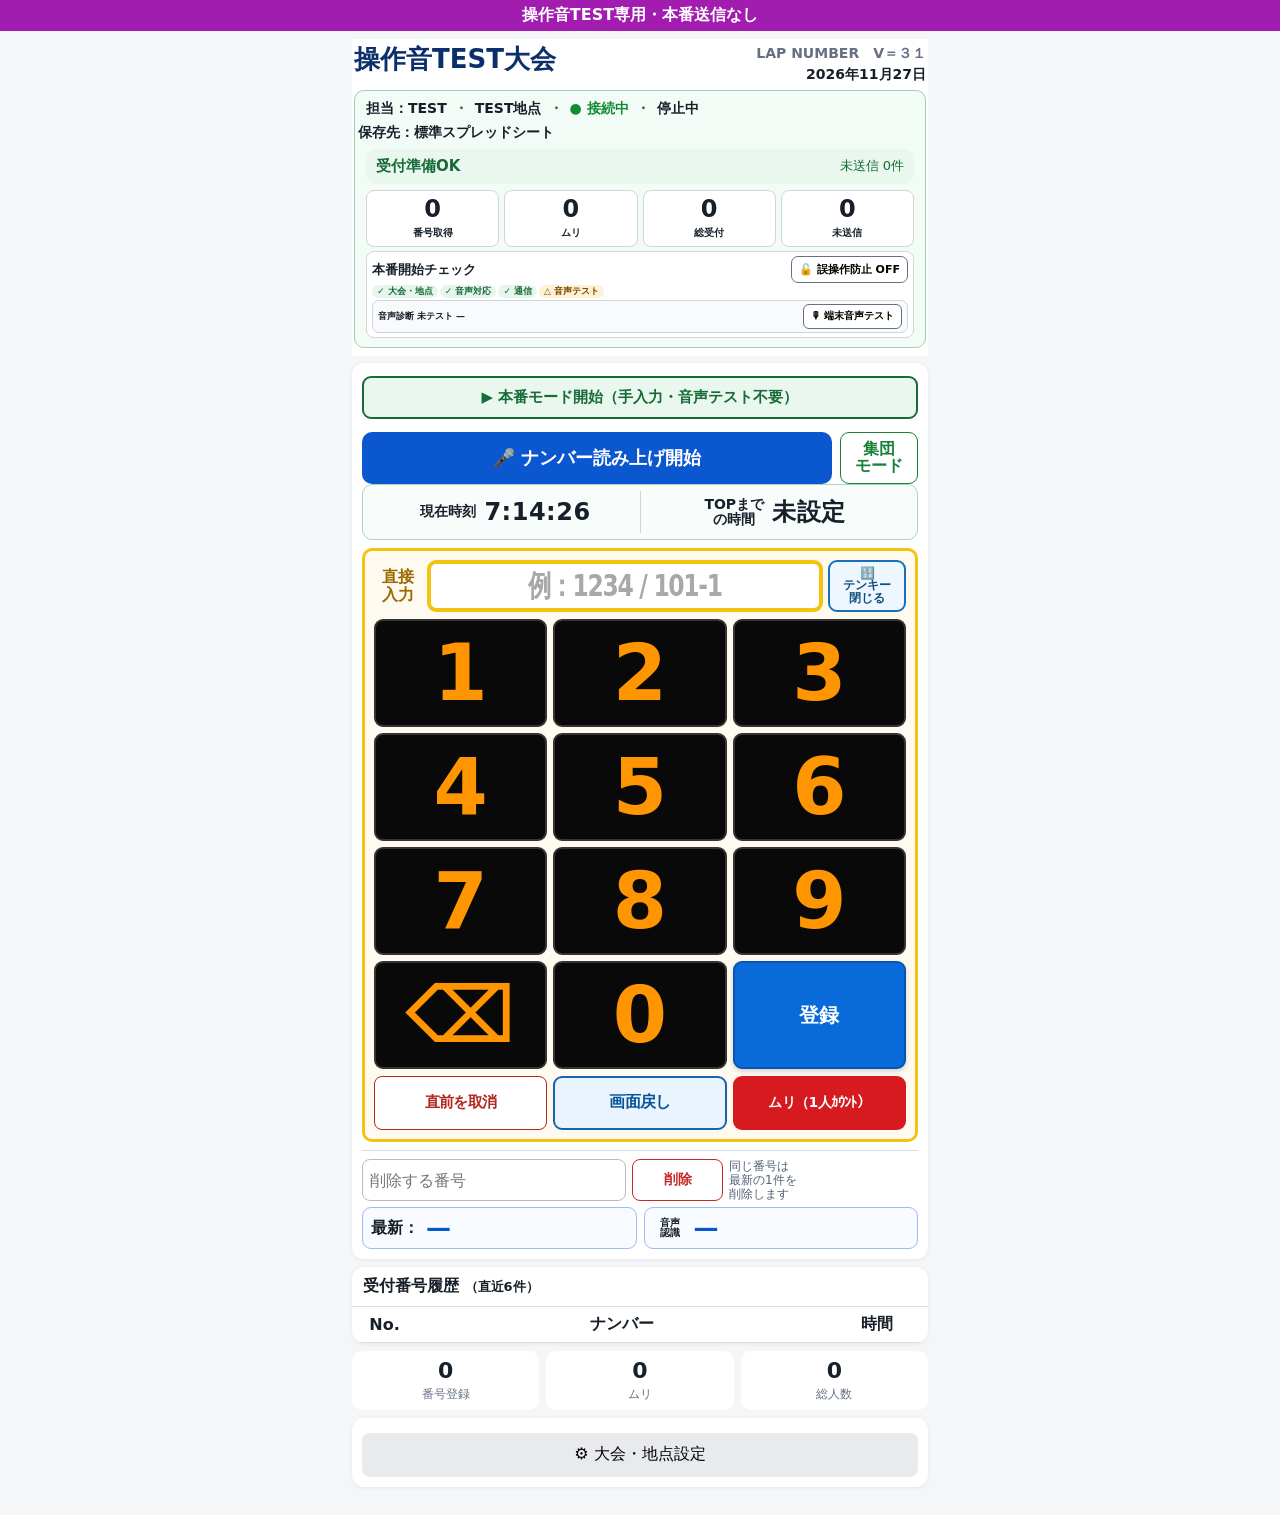
==== commit 8c8e0965: "Increase keypad tone gain and lengthen single MURI tone" ====
--- a/lap_number_sound_test_20261127/index.html
+++ b/lap_number_sound_test_20261127/index.html
@@ -115,7 +115,7 @@
  const ac=v31AudioContext||(v31AudioContext=new AC());
  const play=()=>{if(cfg.keySound===false||listening||ac.state!=="running")return;
  const tones={digit:[1050],back:[550],register:[1050,1450],muri:[740],cancel:[350]}[kind]||[];
- tones.forEach((hz,i)=>{const start=ac.currentTime+i*0.075,o=ac.createOscillator(),g=ac.createGain();o.type="sine";o.frequency.value=hz;g.gain.setValueAtTime(0,start);g.gain.linearRampToValueAtTime(0.13,start+0.004);g.gain.exponentialRampToValueAtTime(0.001,start+0.045);o.connect(g);g.connect(ac.destination);o.start(start);o.stop(start+0.05);});};
+ tones.forEach((hz,i)=>{const duration=kind==="muri"?0.18:0.05;const start=ac.currentTime+i*0.075,o=ac.createOscillator(),g=ac.createGain();o.type="sine";o.frequency.value=hz;g.gain.setValueAtTime(0,start);g.gain.linearRampToValueAtTime(0.25,start+0.004);g.gain.exponentialRampToValueAtTime(0.001,start+duration-0.005);o.connect(g);g.connect(ac.destination);o.start(start);o.stop(start+duration);});};
  if(ac.state==="running")play();else ac.resume().then(play).catch(()=>{});
  }catch{}
 }
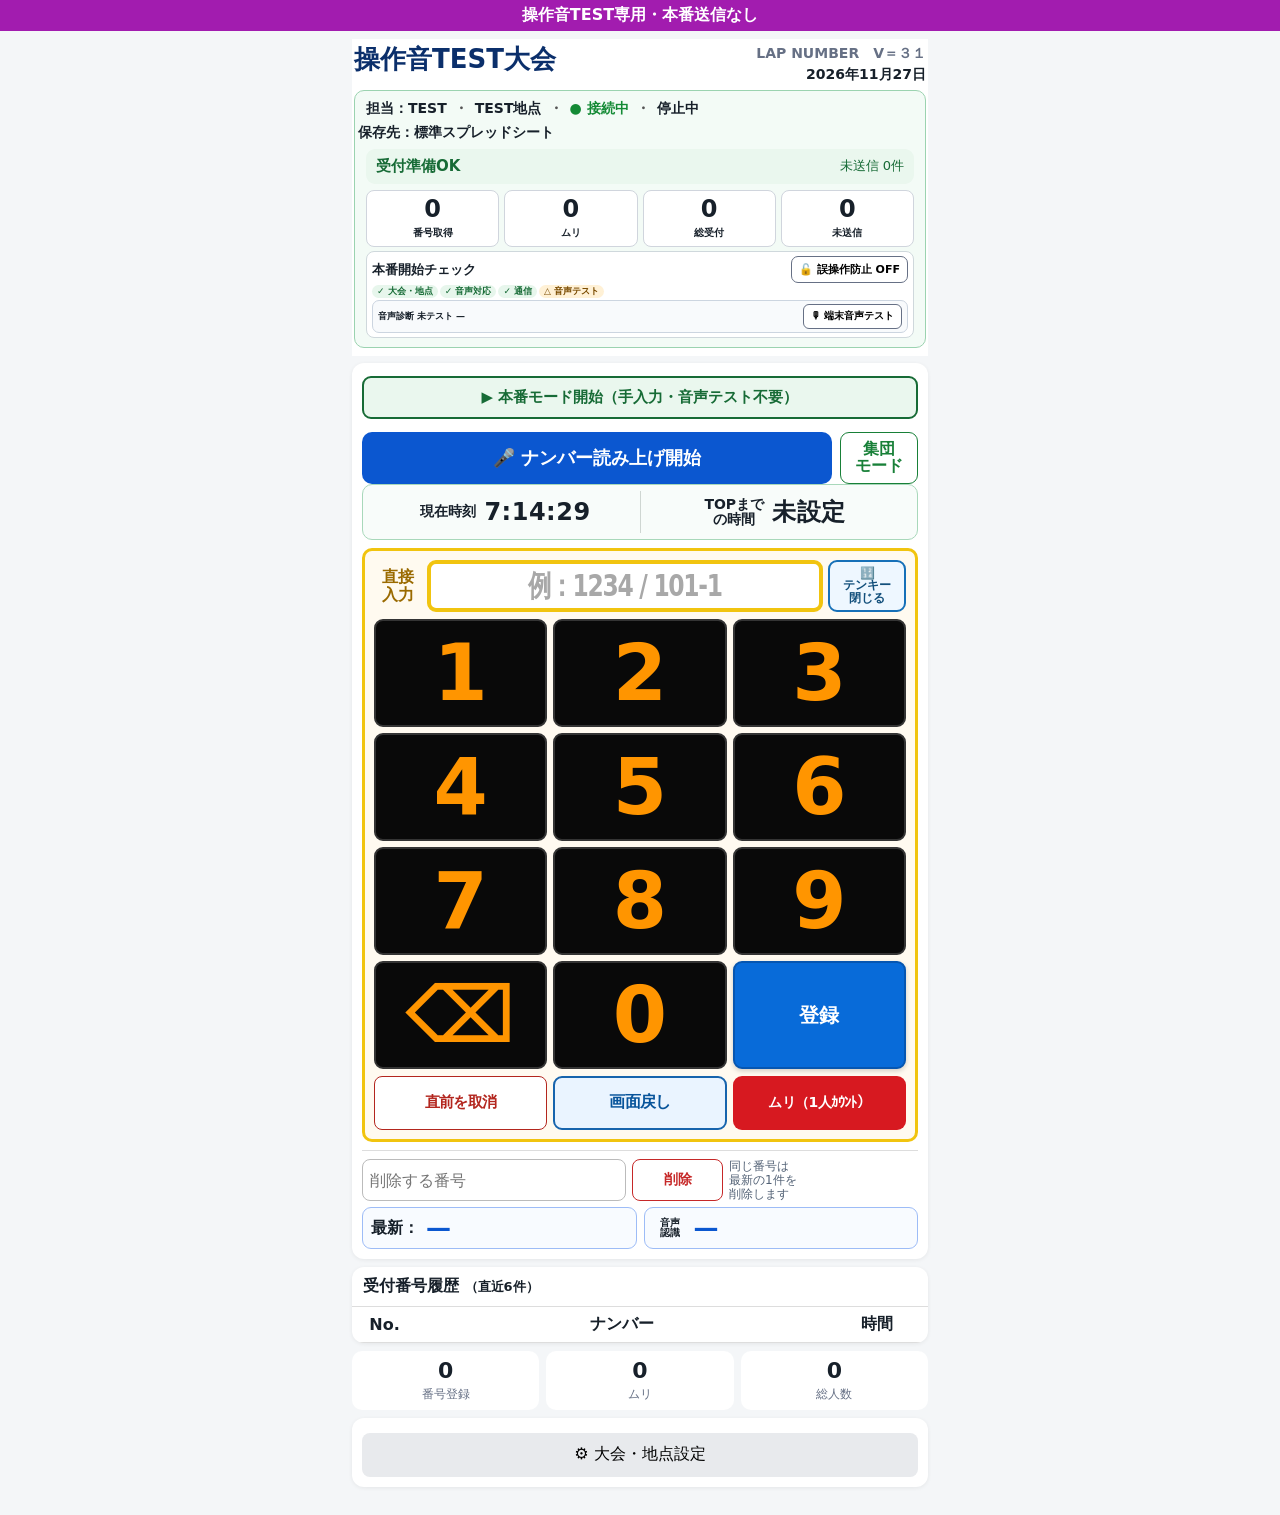
==== commit d71ac443: "Make full numeric keypad button surface respond on pointer down" ====
--- a/lap_number_sound_test_20261127/index.html
+++ b/lap_number_sound_test_20261127/index.html
@@ -63,7 +63,7 @@
 .numberInputPlaceholder{position:absolute;inset:0;display:flex;align-items:center;justify-content:center;pointer-events:none;font-size:24px;font-weight:700;color:#a8a8a8;line-height:1;white-space:nowrap}
 .numberInputWrap #numberInput:not(:placeholder-shown)+.numberInputPlaceholder{display:none}
 .numberInputWrap #numberInput::placeholder{color:transparent!important;opacity:0!important}
-.v31KeypadToggle{width:78px;min-width:78px;min-height:52px;margin:0;padding:2px;border:2px solid #1670b8;border-radius:9px;background:#eef7ff;color:#124f7b;font-weight:900;font-size:12px;display:flex;flex-direction:column;align-items:center;justify-content:center;line-height:1.05}.v31KeypadToggle span{display:block}.v31Keypad[hidden]{display:none!important}.v31Keypad{margin:7px 0}.v31KeypadGrid{display:grid;grid-template-columns:repeat(3,minmax(0,1fr));gap:6px}.v31KeypadGrid button{height:clamp(78px,19vw,108px);min-height:78px;border:2px solid #343434;border-radius:9px;background:#090909;color:#ff9500;font-size:clamp(52px,14vw,78px);font-weight:900;line-height:1;touch-action:manipulation}.v31KeypadGrid button:active{background:#353535}.v31KeypadGrid .v31KeypadBack{color:#ff9500}.v31KeypadGrid .v31KeypadRegister{background:#086bd9!important;color:#fff!important;border-color:#0656b1!important;font-size:clamp(22px,6vw,30px)!important}.v31KeypadHyphen{width:100%;min-height:38px;margin-top:5px;background:#171717;color:#ffe500;border:1px solid #555;border-radius:8px;font-size:20px;font-weight:900}.v31KeypadClear{min-height:54px!important;background:#fff4f4!important;color:#a02b2b!important;border:2px solid #a94442!important;font-size:18px!important;font-weight:900}.v31StandardRegister{width:100%;min-height:52px;margin-top:6px}.manual:has(.v31Keypad:not([hidden])) .v31StandardRegister{display:none!important}.manual:has(.v31Keypad:not([hidden])) .registerMuriRow{display:grid!important;grid-template-columns:1fr 1fr;gap:7px}.manual:has(.v31Keypad:not([hidden])) .registerMuriRow>*{width:100%!important}.v31KeypadCancel{min-height:54px!important;font-size:16px!important;font-weight:900!important}.manual .registerMuriRow{display:grid!important;grid-template-columns:1fr 1fr;gap:7px}.manual .registerMuriRow>*{width:100%!important}.v31ManualStartBtn{width:100%;min-height:43px;margin:5px 0;border:2px solid #176b36;border-radius:9px;background:#eaf7ee;color:#176b36;font-size:15px;font-weight:900}body.v31-race-live #v31ManualStartBtn{display:none!important}.deleteBlock .deleteActionRow{display:grid!important;grid-template-columns:minmax(0,1.4fr) minmax(52px,.48fr) minmax(92px,1fr)!important;align-items:center!important;gap:6px!important}.deleteBlock .deleteHint{font-size:clamp(10px,2.5vw,12px)!important;line-height:1.2!important;margin:0!important;color:#526175!important;white-space:nowrap!important}.deleteBlock #deleteNumberInput{min-width:0!important}.deleteBlock #deleteNumberBtn{min-width:0!important;width:100%!important}.v31KeypadGrid button{user-select:none;-webkit-user-select:none}body.v31-race-live .mainPanel .timeBar{position:sticky;top:0;z-index:20;background:#fff;border-radius:8px;box-shadow:0 2px 7px rgba(0,0,0,.12)}.manual .inputModeRow{display:grid!important;grid-template-columns:48px minmax(0,1fr) 78px!important;align-items:center!important;gap:5px!important}.manual .v31InlineInputLabel{display:flex!important;align-items:center!important;justify-content:center!important;text-align:center!important;margin:0!important;padding:0!important;color:#9a6a00!important;font-size:16px!important;font-weight:900!important;line-height:1.1!important;white-space:normal!important}.manual .numberInputWrap{width:100%!important;min-width:0!important}.manual .numberInputPlaceholder{font-size:clamp(21px,6.5vw,30px)!important;font-weight:900!important;letter-spacing:-.055em!important;transform:scaleX(.78);transform-origin:center center;white-space:nowrap!important;overflow:visible!important}.manual .v31KeypadToggle{width:78px!important;min-width:0!important}.mainPanel .latestCompact{margin-top:5px!important;gap:7px!important}.mainPanel .latestCell{height:42px!important;min-height:42px!important;max-height:42px!important;padding:3px 8px!important;line-height:1!important}.mainPanel .latestMain{font-size:16px!important}.mainPanel .latestMain b,.mainPanel .rawSpeech b{font-size:25px!important;line-height:1!important}.mainPanel .rawSpeech .rawLabel{font-size:10px!important;line-height:1!important}.manual .registerMuriRow,.manual:has(.v31Keypad:not([hidden])) .registerMuriRow{display:grid!important;grid-template-columns:repeat(3,minmax(0,1fr))!important;gap:6px!important;align-items:stretch!important}.manual .registerMuriRow>button{width:100%!important;min-width:0!important;min-height:54px!important;height:54px!important;margin:0!important;padding:3px!important;box-sizing:border-box!important;font-size:clamp(11px,2.8vw,15px)!important;line-height:1.12!important}.manual .registerMuriRow .v31ReturnViewBtn{border:2px solid #1764ad!important;border-radius:9px!important;background:#eaf4ff!important;color:#07549b!important;font-weight:900!important;display:flex!important;flex-direction:column!important;align-items:center!important;justify-content:center!important;font-size:18px!important}.manual .registerMuriRow .v31ReturnViewBtn span{font-size:clamp(11px,2.8vw,14px)!important}.manual .registerMuriRow>button{font-size:clamp(17px,4.4vw,23px)!important;font-weight:900!important;letter-spacing:-.06em!important;padding:2px!important;line-height:1.05!important;overflow:hidden!important}.manual .registerMuriRow .v31ReturnViewBtn{font-size:clamp(19px,5vw,25px)!important;white-space:nowrap!important}.manual .registerMuriRow #cancelLastBtn{white-space:nowrap!important}.manual .registerMuriRow #muriBtn{font-size:clamp(15px,3.9vw,21px)!important;white-space:nowrap!important}.v31SectionTitle{font-size:16px;font-weight:900;color:#174f86;margin:12px 0 7px}.v31ShareBox{margin:12px 0;padding:10px;border:1px solid #8bb8df;border-radius:10px;background:#f5faff}.v31Advanced{margin:12px 0;border:1px solid #cbd5e1;border-radius:10px}.v31Advanced summary{padding:12px;font-size:14px;font-weight:800;cursor:pointer}.v31AdvancedInner{padding:8px 10px 12px}.v31AdvancedInner .eventProfileBox{margin-bottom:10px}.v31ShareBox .profileShareBtns{margin:8px 0}.v31ShareBox .profileShareBtns{display:flex;gap:8px;flex-wrap:wrap}.v31ShareBox .profileShareBtns button{min-height:48px;flex:1;min-width:120px;cursor:pointer;pointer-events:auto;position:relative;z-index:1}.v31ShareBox #profileStatus{display:block;margin:8px 0;min-height:20px}/* Legacy Android WebView: avoid :has() selector dependency for three-action layout */.manual .registerMuriRow{display:grid!important;grid-template-columns:repeat(3,minmax(0,1fr))!important;gap:5px!important}.manual .registerMuriRow>button{min-width:0!important;width:100%!important;box-sizing:border-box!important;padding:2px!important;font-size:clamp(11px,3vw,15px)!important;letter-spacing:-.04em!important;white-space:normal!important;overflow-wrap:anywhere!important}.manual .registerMuriRow #v31ReturnViewBtn{font-size:clamp(12px,3.1vw,16px)!important;white-space:normal!important}.manual .registerMuriRow #muriBtn{font-size:clamp(10px,2.8vw,14px)!important;white-space:normal!important}/* Legacy Android: only one register button is needed when the keypad is visible. */.manual .v31StandardRegister{display:none!important}.manual .registerMuriRow{display:grid!important;grid-template-columns:repeat(3,minmax(0,1fr))!important;gap:5px!important}.manual .registerMuriRow>button{min-width:0!important;pointer-events:auto!important;touch-action:manipulation;position:relative;z-index:2}</style></head>
+.v31KeypadToggle{width:78px;min-width:78px;min-height:52px;margin:0;padding:2px;border:2px solid #1670b8;border-radius:9px;background:#eef7ff;color:#124f7b;font-weight:900;font-size:12px;display:flex;flex-direction:column;align-items:center;justify-content:center;line-height:1.05}.v31KeypadToggle span{display:block}.v31Keypad[hidden]{display:none!important}.v31Keypad{margin:7px 0}.v31KeypadGrid{display:grid;grid-template-columns:repeat(3,minmax(0,1fr));gap:6px}.v31KeypadGrid button{height:clamp(78px,19vw,108px);min-height:78px;border:2px solid #343434;border-radius:9px;background:#090909;color:#ff9500;font-size:clamp(52px,14vw,78px);font-weight:900;line-height:1;touch-action:manipulation}.v31KeypadGrid button:active{background:#353535}.v31KeypadGrid .v31KeypadBack{color:#ff9500}.v31KeypadGrid .v31KeypadRegister{background:#086bd9!important;color:#fff!important;border-color:#0656b1!important;font-size:clamp(22px,6vw,30px)!important}.v31KeypadHyphen{width:100%;min-height:38px;margin-top:5px;background:#171717;color:#ffe500;border:1px solid #555;border-radius:8px;font-size:20px;font-weight:900}.v31KeypadClear{min-height:54px!important;background:#fff4f4!important;color:#a02b2b!important;border:2px solid #a94442!important;font-size:18px!important;font-weight:900}.v31StandardRegister{width:100%;min-height:52px;margin-top:6px}.manual:has(.v31Keypad:not([hidden])) .v31StandardRegister{display:none!important}.manual:has(.v31Keypad:not([hidden])) .registerMuriRow{display:grid!important;grid-template-columns:1fr 1fr;gap:7px}.manual:has(.v31Keypad:not([hidden])) .registerMuriRow>*{width:100%!important}.v31KeypadCancel{min-height:54px!important;font-size:16px!important;font-weight:900!important}.manual .registerMuriRow{display:grid!important;grid-template-columns:1fr 1fr;gap:7px}.manual .registerMuriRow>*{width:100%!important}.v31ManualStartBtn{width:100%;min-height:43px;margin:5px 0;border:2px solid #176b36;border-radius:9px;background:#eaf7ee;color:#176b36;font-size:15px;font-weight:900}body.v31-race-live #v31ManualStartBtn{display:none!important}.deleteBlock .deleteActionRow{display:grid!important;grid-template-columns:minmax(0,1.4fr) minmax(52px,.48fr) minmax(92px,1fr)!important;align-items:center!important;gap:6px!important}.deleteBlock .deleteHint{font-size:clamp(10px,2.5vw,12px)!important;line-height:1.2!important;margin:0!important;color:#526175!important;white-space:nowrap!important}.deleteBlock #deleteNumberInput{min-width:0!important}.deleteBlock #deleteNumberBtn{min-width:0!important;width:100%!important}.v31KeypadGrid button{user-select:none;-webkit-user-select:none}body.v31-race-live .mainPanel .timeBar{position:sticky;top:0;z-index:20;background:#fff;border-radius:8px;box-shadow:0 2px 7px rgba(0,0,0,.12)}.manual .inputModeRow{display:grid!important;grid-template-columns:48px minmax(0,1fr) 78px!important;align-items:center!important;gap:5px!important}.manual .v31InlineInputLabel{display:flex!important;align-items:center!important;justify-content:center!important;text-align:center!important;margin:0!important;padding:0!important;color:#9a6a00!important;font-size:16px!important;font-weight:900!important;line-height:1.1!important;white-space:normal!important}.manual .numberInputWrap{width:100%!important;min-width:0!important}.manual .numberInputPlaceholder{font-size:clamp(21px,6.5vw,30px)!important;font-weight:900!important;letter-spacing:-.055em!important;transform:scaleX(.78);transform-origin:center center;white-space:nowrap!important;overflow:visible!important}.manual .v31KeypadToggle{width:78px!important;min-width:0!important}.mainPanel .latestCompact{margin-top:5px!important;gap:7px!important}.mainPanel .latestCell{height:42px!important;min-height:42px!important;max-height:42px!important;padding:3px 8px!important;line-height:1!important}.mainPanel .latestMain{font-size:16px!important}.mainPanel .latestMain b,.mainPanel .rawSpeech b{font-size:25px!important;line-height:1!important}.mainPanel .rawSpeech .rawLabel{font-size:10px!important;line-height:1!important}.manual .registerMuriRow,.manual:has(.v31Keypad:not([hidden])) .registerMuriRow{display:grid!important;grid-template-columns:repeat(3,minmax(0,1fr))!important;gap:6px!important;align-items:stretch!important}.manual .registerMuriRow>button{width:100%!important;min-width:0!important;min-height:54px!important;height:54px!important;margin:0!important;padding:3px!important;box-sizing:border-box!important;font-size:clamp(11px,2.8vw,15px)!important;line-height:1.12!important}.manual .registerMuriRow .v31ReturnViewBtn{border:2px solid #1764ad!important;border-radius:9px!important;background:#eaf4ff!important;color:#07549b!important;font-weight:900!important;display:flex!important;flex-direction:column!important;align-items:center!important;justify-content:center!important;font-size:18px!important}.manual .registerMuriRow .v31ReturnViewBtn span{font-size:clamp(11px,2.8vw,14px)!important}.manual .registerMuriRow>button{font-size:clamp(17px,4.4vw,23px)!important;font-weight:900!important;letter-spacing:-.06em!important;padding:2px!important;line-height:1.05!important;overflow:hidden!important}.manual .registerMuriRow .v31ReturnViewBtn{font-size:clamp(19px,5vw,25px)!important;white-space:nowrap!important}.manual .registerMuriRow #cancelLastBtn{white-space:nowrap!important}.manual .registerMuriRow #muriBtn{font-size:clamp(15px,3.9vw,21px)!important;white-space:nowrap!important}.v31SectionTitle{font-size:16px;font-weight:900;color:#174f86;margin:12px 0 7px}.v31ShareBox{margin:12px 0;padding:10px;border:1px solid #8bb8df;border-radius:10px;background:#f5faff}.v31Advanced{margin:12px 0;border:1px solid #cbd5e1;border-radius:10px}.v31Advanced summary{padding:12px;font-size:14px;font-weight:800;cursor:pointer}.v31AdvancedInner{padding:8px 10px 12px}.v31AdvancedInner .eventProfileBox{margin-bottom:10px}.v31ShareBox .profileShareBtns{margin:8px 0}.v31ShareBox .profileShareBtns{display:flex;gap:8px;flex-wrap:wrap}.v31ShareBox .profileShareBtns button{min-height:48px;flex:1;min-width:120px;cursor:pointer;pointer-events:auto;position:relative;z-index:1}.v31ShareBox #profileStatus{display:block;margin:8px 0;min-height:20px}/* Legacy Android WebView: avoid :has() selector dependency for three-action layout */.manual .registerMuriRow{display:grid!important;grid-template-columns:repeat(3,minmax(0,1fr))!important;gap:5px!important}.manual .registerMuriRow>button{min-width:0!important;width:100%!important;box-sizing:border-box!important;padding:2px!important;font-size:clamp(11px,3vw,15px)!important;letter-spacing:-.04em!important;white-space:normal!important;overflow-wrap:anywhere!important}.manual .registerMuriRow #v31ReturnViewBtn{font-size:clamp(12px,3.1vw,16px)!important;white-space:normal!important}.manual .registerMuriRow #muriBtn{font-size:clamp(10px,2.8vw,14px)!important;white-space:normal!important}/* Legacy Android: only one register button is needed when the keypad is visible. */.manual .v31StandardRegister{display:none!important}.manual .registerMuriRow{display:grid!important;grid-template-columns:repeat(3,minmax(0,1fr))!important;gap:5px!important}.manual .registerMuriRow>button{min-width:0!important;pointer-events:auto!important;touch-action:manipulation;position:relative;z-index:2}</style><style>.v31KeypadGrid button[data-v31-key]{width:100%!important;min-width:0!important;box-sizing:border-box!important;display:flex!important;align-items:center!important;justify-content:center!important;padding:0!important;pointer-events:auto!important;position:relative;touch-action:none!important}.v31KeypadGrid button[data-v31-key]>*{pointer-events:none}</style></head>
 <body><div id="v31Flash" class="v31Flash" aria-live="assertive"><div id="v31FlashNo" class="v31FlashNo"></div><div id="v31FlashMeta" class="v31FlashMeta"></div></div><main class="wrap">
 <header class="appHeader"><div class="titleRow"><div id="event" class="eventTitle">大会名未設定</div><div id="eventDate" class="eventDate"></div></div><div class="infoBox"><div class="infoRow"><span id="staff">担当：未設定</span><span class="dotSep">・</span><span id="point">地点未設定</span><span class="dotSep">・</span><span id="connectionState" class="connected">● 接続中</span><span class="dotSep">・</span><span id="status" class="status">停止中</span></div><div id="destination" class="destination">保存先：標準スプレッドシート</div>
 <div id="v31FieldAlert" class="v31FieldAlert ok"><b id="v31FieldAlertMain">受付準備</b><span id="v31FieldAlertSub">状態確認中</span></div>
@@ -531,13 +531,19 @@
   pad.addEventListener("mousedown",e=>{if(active)e.preventDefault();});
   setActive(true); // Direct-entry-first: keypad visible on opening the app.
   toggle.addEventListener("click",()=>setActive(!active));
-  pad.querySelectorAll("[data-v31-key]").forEach(button=>button.addEventListener("click",()=>{
+  pad.querySelectorAll("[data-v31-key]").forEach(button=>{
+  const key=button.getAttribute("data-v31-key");
+  const enter=()=>{
     if(listening)stopRecognition();
-    const key=button.getAttribute("data-v31-key");
     if(key==="back"){input.value=input.value.slice(0,-1);v31PlaySound("back");}
     else if(input.value.length<12){input.value+=key;v31PlaySound("digit");}
     input.dispatchEvent(new Event("input",{bubbles:true}));
-  }));
+  };
+  if(/^[0-9]$/.test(key)&&window.PointerEvent){
+    button.addEventListener("pointerdown",e=>{if(e.button!==0||!e.isPrimary)return;e.preventDefault();enter();});
+    button.addEventListener("click",e=>{e.preventDefault();if(e.detail===0&&!e.pointerType)enter();});
+  }else button.addEventListener("click",enter);
+  });
   $("v31KeypadClear")?.addEventListener("click",()=>{input.value="";input.dispatchEvent(new Event("input",{bubbles:true}));});
 })();
 function v31ConfirmCancel(){
